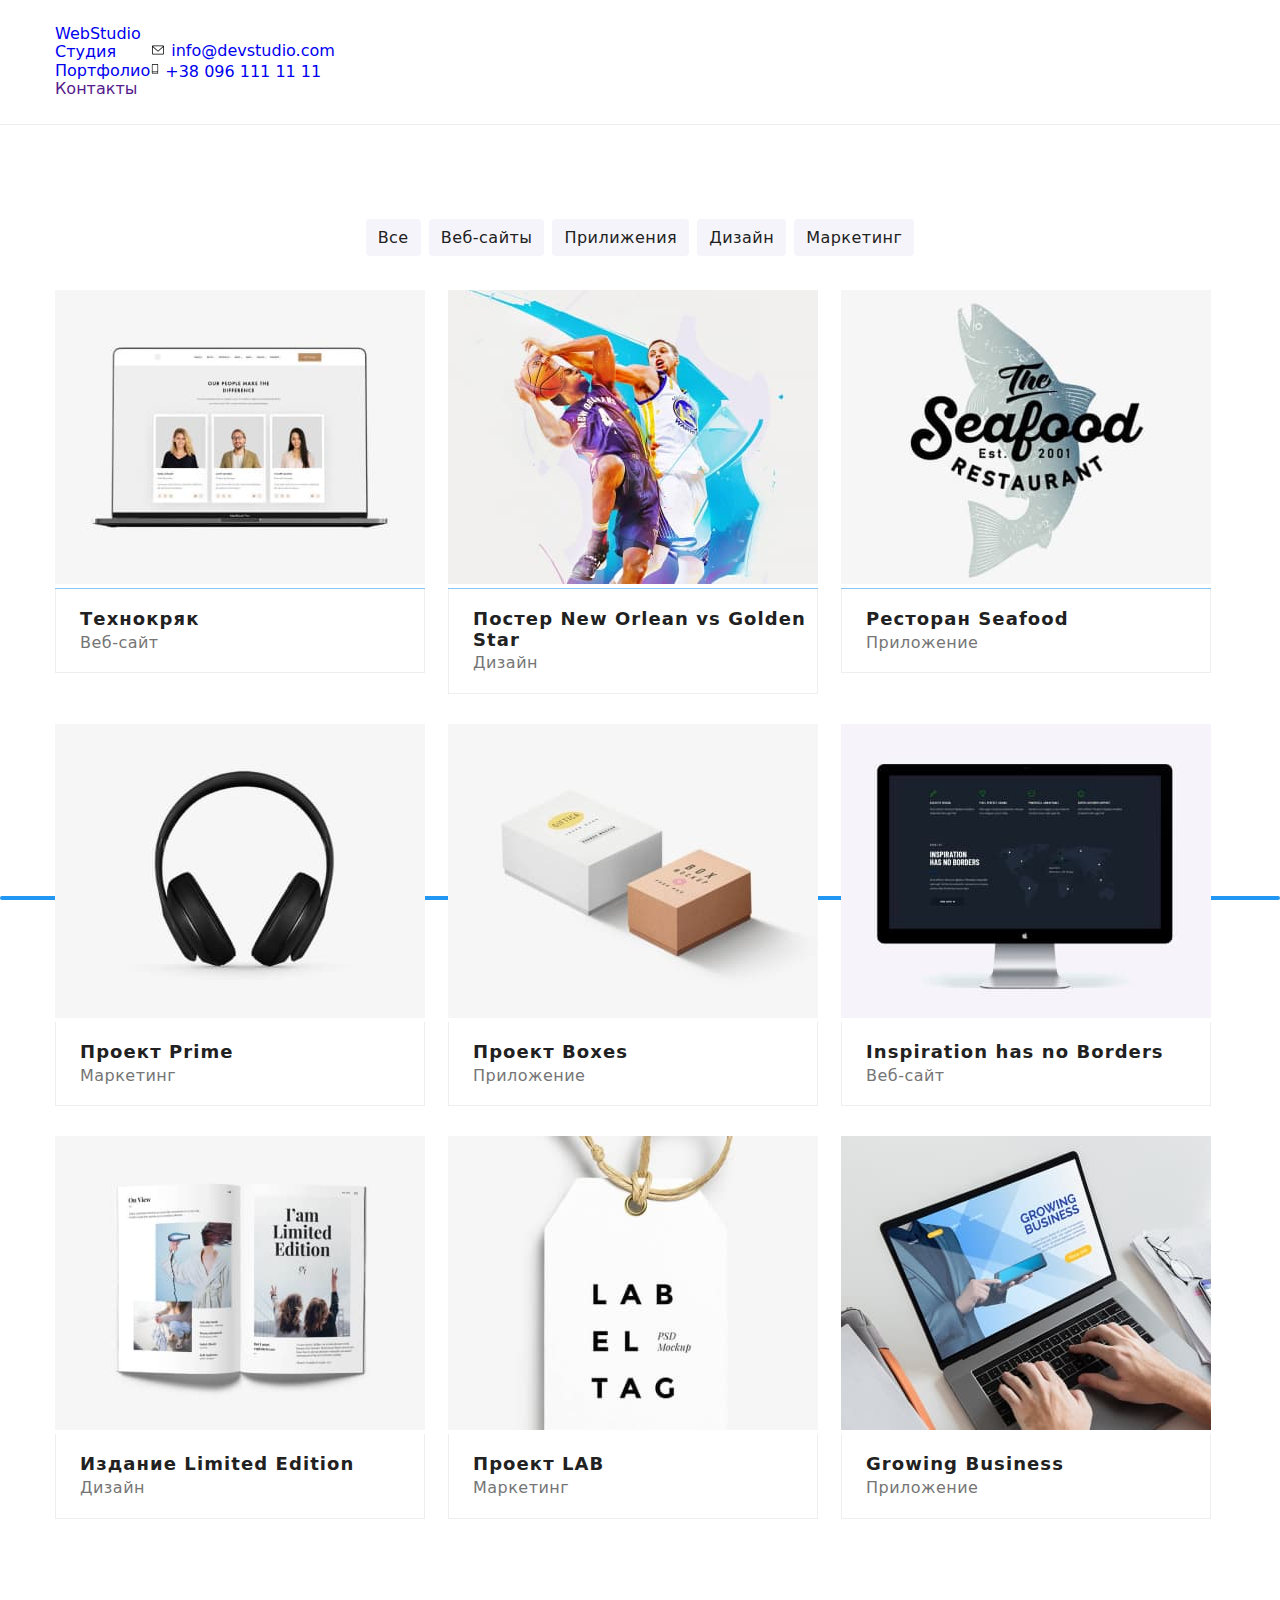
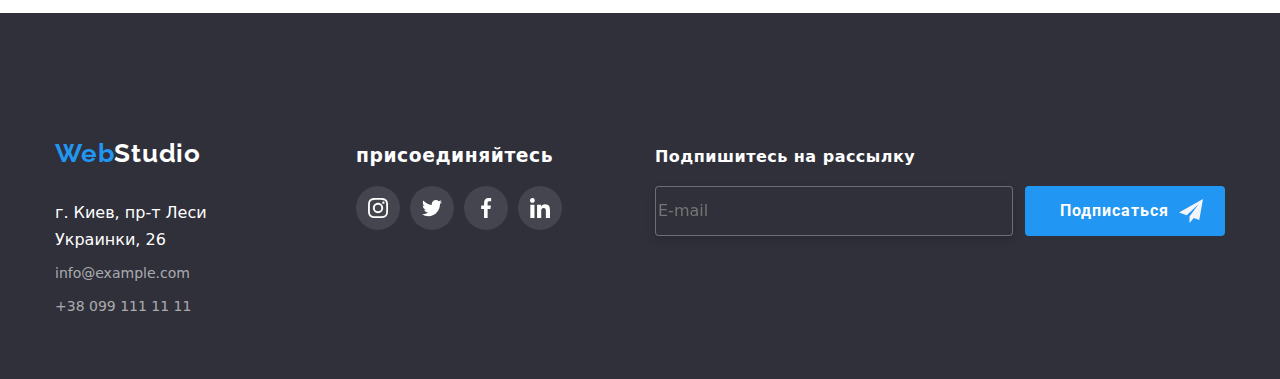
==== portfolio.html @ ba8bf6db "yo" ====
<!DOCTYPE html>
<html lang="en">
  <head>
    <meta charset="UTF-8" />
    <meta http-equiv="X-UA-Compatible" content="IE=edge" />
    <meta name="viewport" content="width=device-width, initial-scale=1.0" />
    <title>Document</title>
    <link rel="stylesheet" href="./css/style.css" />
    <link rel="stylesheet" href="./css/main.min.css" />
    <link
      href="https://fonts.googleapis.com/css2?family=Raleway:wght@700&family=Roboto:wght@400;500;700;900&display=swap"
      rel="stylesheet"
    />
    <link
      rel="stylesheet"
      href="https://cdnjs.cloudflare.com/ajax/libs/modern-normalize/1.1.0/modern-normalize.min.css"
    />
  </head>
  <body>
    <!--секция хедер-->
    <header class="header">
      <div class="container header-nav-list">
        <nav class="header__container">
          <a class="header__logo" href="./index.html"
            >Web<span class="logo__studio">Studio</span></a
          >

          <ul class="header__list list">
            <li class="nav__item">
              <a href="./index.html" class="header__item__studio "
                >Студия</a
              >
            </li>
            <li class="nav__item">
              <a
                href="./portfolio.html"
                class="header__item__portfolio current  neon"
                target="_blank"
                >Портфолио</a
              >
            </li>
            <li class="nav__item">
              <a href="" class="header__item__contacts">Контакты</a>
            </li>
          </ul>
        </nav>
        <ul class="header__nav list">
          <li class="mail__contacts link">
            <a class="header__mail" href="mailto:info@devstudio.com">
              <svg class="icon__mail" width="16px" height="12px">
                <use href="./images/icons.svg/symbol-defs.svg#mail" ></use>
              </svg>
              info@devstudio.com
            </a>
          </li>
          <li class="mail__contacts link">
            <a class="header__phone" href="tel:+380961111111">
              <svg class="icon__phone" width="10px" height="16px">
                <use href="./images/icons.svg/symbol-defs.svg#telefone"></use>
              </svg>
              +38 096 111 11 11</a
            >
          </li>
        </ul>
      </div>
    </header>
    <!--Секция -->
    <main>
      <section class="portfolio-container">
        <div class="container">
          <ul class="content-main">
            <li class="list">
              <button class="portfolio-btn" type="button">Все</button>
            </li>
            <li class="list">
              <button class="portfolio-btn" type="button">Веб-сайты</button>
            </li>
            <li class="list">
              <button class="portfolio-btn" type="button">Прилижения</button>
            </li>
            <li class="list">
              <button class="portfolio-btn" type="button">Дизайн</button>
            </li>
            <li class="list">
              <button class="portfolio-btn" type="button">Маркетинг</button>
            </li>
          </ul>

          <!--Уникальный контент-->

          <ul class="uniqum-content-block list">
            <li class="main-content list">
               <div class="product-overlay">
                    <a class="link-content" href="">
                      <img class="image" src="./images/image_1.jpg" alt="image_1" />             
                    <div class="product-actions">
                      <p class="content-text">Ресурс предлагает комплексные<br> предложения с разным уровнем функционала и сервисов. Все это<br> позволит посетителю получить<br>исчерпывающие сведения<br>о компании или частном лице.</p>
                    </div>
                </div>
                  <div class="paragraf-web">
                  <h3 class="paragraph">Технокряк</h3>
                  <p class="title">Веб-сайт</p>
                  </div>
                
              </a>
            </li>
            <li class="main-content list">
               <div class="product-overlay">
                    <a class="link-content" href="">
                      <img class="image" src="./images/image_2.jpg" alt="image_1" />             
                    <div class="product-actions">
                      <p class="content-text">Ресурс предлагает комплексные<br> предложения с разным уровнем функционала и сервисов. Все это<br> позволит посетителю получить<br>исчерпывающие сведения<br>о компании или частном лице.</p>
                    </div>
                </div>
                <div class="paragraf-web">
                <h3 class="paragraph">Постер New Orlean vs Golden Star</h3>
                <p class="title">Дизайн</p>
              </div>
              </a>
            </li>
            <li class="main-content list">
              <div class="product-overlay">
                    <a class="link-content" href="">
                      <img class="image" src="./images/image_3.jpg" alt="image_1" />             
                    <div class="product-actions">
                      <p class="content-text">Ресурс предлагает комплексные<br> предложения с разным уровнем функционала и сервисов. Все это<br> позволит посетителю получить<br>исчерпывающие сведения<br>о компании или частном лице.</p>
                    </div>
                </div>
                <div class="paragraf-web">
                <h3 class="paragraph">Ресторан Seafood</h3>
                <p class="title">Приложение</p>
              </div>
              </a>
            </li>
            <li class="main-content list">
              <div class="product-overlay">
                    <a class="link-content" href="">
                      <img class="image" src="./images/image_4.jpg" alt="image_1" />             
                    <div class="product-actions">
                      <p class="content-text">Ресурс предлагает комплексные<br> предложения с разным уровнем функционала и сервисов. Все это<br> позволит посетителю получить<br>исчерпывающие сведения<br>о компании или частном лице.</p>
                    </div>
                </div>
                 <div class="paragraf-web">
                <h3 class="paragraph">Проект Prime</h3>
                <p class="title">Маркетинг</p>
              </div>
              </a>
            </li>
            <li class="main-content list">
              <div class="product-overlay">
                    <a class="link-content" href="">
                      <img class="image" src="./images/image_5.jpg" alt="image_1" />             
                    <div class="product-actions">
                      <p class="content-text">Ресурс предлагает комплексные<br> предложения с разным уровнем функционала и сервисов. Все это<br> позволит посетителю получить<br>исчерпывающие сведения<br>о компании или частном лице.</p>
                    </div>
                </div>
                <div class="paragraf-web">
                <h3 class="paragraph">Проект Boxes</h3>
                <p class="title">Приложение</p>
              </div>
              </a>
            </li>
            <li class="main-content list">
               <div class="product-overlay">
                    <a class="link-content" href="">
                      <img class="image" src="./images/image_6.jpg" alt="image_1" />             
                    <div class="product-actions">
                      <p class="content-text">Ресурс предлагает комплексные<br> предложения с разным уровнем функционала и сервисов. Все это<br> позволит посетителю получить<br>исчерпывающие сведения<br>о компании или частном лице.</p>
                    </div>
                </div>
                <div class="paragraf-web">
                <h3 class="paragraph">Inspiration has no Borders</h3>
                <p class="title">Веб-сайт</p>
              </div>
              </a>
            </li>
            <li class="main-content list">
               <div class="product-overlay">
                    <a class="link-content" href="">
                      <img class="image" src="./images/image_7.jpg" alt="image_1" />             
                    <div class="product-actions">
                      <p class="content-text">Ресурс предлагает комплексные<br> предложения с разным уровнем функционала и сервисов. Все это<br> позволит посетителю получить<br>исчерпывающие сведения<br>о компании или частном лице.</p>
                    </div>
                </div>
                <div class="paragraf-web">
                <h3 class="paragraph">Издание Limited Edition</h3>
                <p class="title">Дизайн</p>
              </div>
              </a>
            </li>
            <li class="main-content list">
               <div class="product-overlay">
                    <a class="link-content" href="">
                      <img class="image" src="./images/image_8.jpg" alt="image_1" />             
                    <div class="product-actions">
                      <p class="content-text">Ресурс предлагает комплексные<br> предложения с разным уровнем функционала и сервисов. Все это<br> позволит посетителю получить<br>исчерпывающие сведения<br>о компании или частном лице.</p>
                    </div>
                </div>
                <div class="paragraf-web">
                <h3 class="paragraph">Проект LAB</h3>
                <p class="title">Маркетинг</p>
              </div>
              </a>
            </li>
            <li class="main-content list">
               <div class="product-overlay">
                    <a class="link-content" href="">
                      <img class="image" src="./images/image_9.jpg" alt="image_1" />             
                    <div class="product-actions">
                      <p class="content-text">Ресурс предлагает комплексные<br> предложения с разным уровнем функционала и сервисов. Все это<br> позволит посетителю получить<br>исчерпывающие сведения<br>о компании или частном лице.</p>
                    </div>
                </div>
                <div class="paragraf-web">
                <h3 class="paragraph">Growing Business</h3>
                <p class="title">Приложение</p>
              </div>
              </a>
            </li>
          </ul>
        </div>
      </section>
    </main>
    <!-- Секция контакты -->

    <footer class="footer-container">
      <div class="container adress-footer">
        <div class="conteyner-footer">
        <a class="footer-logo" href="./index.html"
          >Web<span class="logo-studio-footer">Studio</span></a>
        <address class="address">г. Киев, пр-т Леси Украинки, 26</address>
        <ul class="footer-list list">
          <li class="footer-adress">
            <a class="footer-item" href="mailto:info@example.com"
              >info@example.com</a
            >
          </li>
          <li class="footer-list list">
            <a class="footer-item" href="tel:+380991111111"
              >+38 099 111 11 11</a
            >
          </li>
        </ul>
      </div>
       <div class="sety-come">
          <h3 class="commen">присоединяйтесь</h3>
          <ul class="sety">
          <li class="sety-social"><a class="social-all" href=""aria-label="instogram">
            <svg class="svg-icon-come"><use href="./images/icons.svg/symbol-defs.svg#instagram-logo"></svg></a></li>
          <li class="sety-social"><a class="social-all" href=""aria-label="twitter">
            <svg class="svg-icon-come"><use href="./images/icons.svg/symbol-defs.svg#twitter-logo"></svg></a></li>
          <li class="sety-social"><a class="social-all" href=""aria-label="facebook">
            <svg class="svg-icon-come"><use href="./images/icons.svg/symbol-defs.svg#facebook-logo"></svg></a></li>
          <li class="sety-social"><a class="social-all" href=""aria-label="IN">
            <svg class="svg-icon-come"><use href="./images/icons.svg/symbol-defs.svg#linkedin-logo"></svg></a></li>
        </ul>
        </div>
        <form action=""class="form-masenger">
          <label class="masenger" for="">Подпишитесь на рассылку
            <input class="input-masenger"  placeholder="E-mail" type="text">
          </label>
          <button class="masenger-send"><span class="masenger-send-go">Подписаться</span> <svg class="send-icon"><use href="./images/icons.svg/modal.svg#icon-send-1"></use></svg></button>
          </form>
      </div>
    </footer>
  </body>
</html>
---- css/style.css ----
/*font-family: 'Raleway', sans-serif;
font-family: 'Roboto', sans-serif;
*/
html {
  box-sizing: border-box;
}
*,
*::before,
*::after {
  box-sizing: inherit;
}
body {
  font-family: Roboto, sans-serif;
}
:root {
  --main-font: Roboto;
  --accent-color: var(--#2196F3);
  --transition-timing: 250ms;
  --transition-function: cubic-bezier(0.4, 0, 0.2, 1);
}
.list {
  list-style: none;
}
.link {
  text-decoration: none;
}
a {
  text-decoration: none;
}
button {
  cursor: pointer;
}
ul {
  padding: 0;
  margin: 0px;
}
h1,
h2,
h3,
h4,
h5,
h6,
p {
  margin-top: 0;
  margin-bottom: 0;
}
textarea {
  resize: none;
}
.header {
  border-bottom: 1px solid #eeeeee;
  padding-bottom: 25px;
  padding-top: 25px;
}
.container {
  width: 1200px;
  padding-left: 15px;
  padding-right: 15px;
  margin-right: auto;
  margin-left: auto;
}
.header-container {
  display: flex;
  align-items: center;
}
.header-nav-list {
  display: flex;
  align-items: center;
}
/* WebStudio */

.header-logo {
  font-family: Raleway;
  font-style: normal;
  font-weight: bold;
  font-size: 26px;
  line-height: 1.2;
  margin-right: 93px;
  letter-spacing: 0.03em;

  color: #2196f3;
}
/* WebStudio */
.logo-studio {
  font-family: Raleway;
  font-style: normal;
  font-weight: bold;
  font-size: 26px;
  line-height: 1.2;
  letter-spacing: 0.03em;

  color: #000000;
}
/* Студия */

.header-list {
  display: flex;
  margin: 0px;
}

.header-item-studio {
  font-weight: 500;
  padding-top: 32px;
  padding-bottom: 32px;
  line-height: 1.14;
  letter-spacing: 0.02em;
  color: #212121;
  position: relative;
  transition: color var(--transition-timing) var(--transition-function);
}
.neon::after {
  content: "";
  position: absolute;
  background-color: #2196f3;
  border-radius: 2px;
  left: 0;
  bottom: 0;
  display: block;
  width: 100%;
  height: 4px;
}
.header-list .nav-item .current {
  color: #2196f3;
}
/* Студия */
.header-item-studio:hover,
.header-item-studio:focus {
  font-weight: 500;
  line-height: 1.14;
  letter-spacing: 0.02em;
  color: #2196f3;
}

/* Портфолио */
.header-item-portfolio {
  font-weight: 500;
  padding-top: 32px;
  padding-bottom: 32px;
  letter-spacing: 0.02em;
  position: relative;
  color: #212121;
  transition: color var(--transition-timing) var(--transition-function);
}

/* Портфолио */
.header-item-portfolio:hover,
.header-item-portfolio:focus {
  font-weight: 500;

  letter-spacing: 0.02em;
  color: #2196f3;
}
/* Контакты */
.nav-item:not(:last-child) {
  margin-right: 50px;
}
.header-item-contacts {
  font-weight: 500;
  padding-top: 32px;
  padding-bottom: 32px;
  line-height: 1.14;
  letter-spacing: 0.02em;
  transition: color var(--transition-timing) var(--transition-function);
  color: #212121;
}

/* Контакты */
.header-item-contacts:hover,
.header-item-contacts:focus {
  font-weight: 500;
  line-height: 1.14;
  letter-spacing: 0.02em;

  color: #2196f3;
}
.mail-contacts:hover {
  color: #2196f3;
}
.header-nav {
  display: flex;
  margin-top: 0px;
  margin-bottom: 0px;
  margin-left: auto;
}
/* info@devstudio.com */
.mail-contacts:not(:last-child) {
  margin-right: 50px;
}

.header-mail {
  display: flex;
  align-items: center;
  font-weight: 500;
  letter-spacing: 0.02em;
  font-size: 14px;
  line-height: 1.14;
  color: #757575;
  transition: color var(--transition-timing) var(--transition-function);
}
.icon-mail {
  fill: #757575;
  margin-right: 10px;
  height: 16px;
}
.header-mail:hover .icon-mail,
.header-mail:focus .icon-mail,
.header-phone:hover .icon-phone,
.header-phone:focus .icon-phone {
  fill: #2196f3;
}

/* info@devstudio.com */
.header-mail:hover,
.header-mail:focus,
.header-phone:hover,
.header-phone:focus {
  color: #2196f3;
}
/* +38 096 111 11 11 */

.header-phone {
  display: block;
  display: flex;
  align-items: center;
  font-weight: 500;
  font-size: 14px;
  line-height: 1.14;
  letter-spacing: 0.02em;
  color: #757575;
  align-items: center;
  transition: color var(--transition-timing) var(--transition-function);
}
/* +38 096 111 11 11 */

.icon-phone {
  fill: #757575;
  margin-right: 10px;
  width: 16px;
}

/* Bg */
.hero {
  padding-top: 94px;
  padding-bottom: 94px;
}
.hero-list {
  display: flex;
}
.hero-item {
  width: 270px;
}

.hero-item:not(:last-child) {
  margin-right: 30px;
}

.unique-content {
  margin: 0 auto;
  padding-top: 200px;
  padding-bottom: 200px;
  text-align: center;
  max-width: 1600px;
  background-color: #2f303a;
  background-image: linear-gradient(
      to right,
      rgba(47, 48, 58, 0.4),
      rgba(47, 48, 58, 0.4)
    ),
    url(../images/foto.jpg);
  background-repeat: no-repeat;
  background-position: center;
  background-size: cover;
  outline: 1px solid black;
  box-shadow: 0px 4px 4px rgba(0, 0, 0, 0.25), 0px 4px 4px rgba(0, 0, 0, 0.25);
}
/* Эффективные решения для вашегоt бизнеса */
.main-logo {
  font-family: Roboto;
  text-align: center;
  letter-spacing: 0.06em;
  text-transform: uppercase;
  font-size: 44px;
  color: #ffffff;
}

/* bg кнопка */
.btn {
  display: flexbox;
  margin: 30px 700px 200px 700px;
}
.main-button {
  margin-top: 30px;
  padding: 10px 32px;
  min-width: 13px;
  color: #ffffff;
  background-color: #2196f3;
  font-size: 16px;
  font-weight: bold;
  cursor: pointer;
  line-height: 1.87;
  align-items: center;
  letter-spacing: 0.06em;
  border-radius: 4px;
  border: 0;
  font-family: Roboto;
}
.main-button:hover,
.main-button:focus {
  font-family: Roboto;
  line-height: 1.87;
  align-items: center;
  letter-spacing: 0.06em;
  border-radius: 4px;
  border: 0;
}
.backdrop {
  position: fixed;
  top: 0;
  left: 0;
  width: 100%;
  height: 100%;
  background-color: rgba(0, 0, 0, 0.2);
  transition: opacity 250ms cubic-bezier(0.4, 0, 0.2, 1),
    transform 250ms cubic-bezier(0.4, 0, 0.2, 1);
}
.backdrop.is-hidden {
  position: fixed;
  top: 0;
  left: 0;
  width: 100%;
  height: 100%;
  background-color: rgba(0, 0, 0, 0.2);
  opacity: 0;
  transition: opacity 250ms cubic-bezier(0.4, 0, 0.2, 1),
    transform 250ms cubic-bezier(0.4, 0, 0.2, 1);
  pointer-events: none;
}
.modal {
  position: absolute;
  top: 50%;
  left: 50%;
  transform: translate(-50%, -50%);
  min-width: 528px;
  min-height: 581px;
  background-color: #ffffff;
  box-shadow: 0px 1px 3px rgb(0 0 0 / 12%), 0px 1px 1px rgb(0 0 0 / 14%),
    0px 2px 1px rgb(0 0 0 / 20%);
  border-radius: 4px;
}
.close {
  width: 11px;
  height: 11px;
}
.close-btn {
  position: absolute;
  right: 8px;
  top: 8px;
  width: 30px;
  height: 30px;
  border-radius: 50%;
  border: 1px solid rgba(0, 0, 0, 0.1);
  box-sizing: border-box;
  background-color: #ffffff;
  cursor: pointer;
  transition: fill var(--transition-timing) var(--transition-function);
}
.close-btn:hover,
.close-btn:focus {
  fill: #2196f3;
}
.form-js {
  width: 448px;
  margin-left: auto;
  margin-right: auto;
  margin-top: 12px;
}
.modal-title {
  font-family: Roboto;
  font-weight: 700;
  font-size: 20px;
  letter-spacing: 0.03em;
  margin-top: 37px;
}
.modal-js {
  display: flex;
  position: relative;
  flex-direction: column;
  margin-bottom: 10px;
  transition: 250ms cubic-bezier(0.4, 0, 0.2, 1);
}
.modal-js label {
  margin-bottom: 4px;
  letter-spacing: 0.01em;
  color: #757575;
  margin-left: 0px;
  text-align: left;
}
.modal-js input[type="checkbox"] {
  width: 40px;
}
.modal-link {
  line-height: 1.16;
  letter-spacing: 0.03em;
  color: #2196f3;
  margin-left: 5px;
  text-decoration: underline;
  text-underline-position: under;
}

.input-box {
  width: 448px;
  height: 40px;
  border: 1px solid rgba(33, 33, 33, 0.2);
  border-radius: 4px;
  transition: border-color var(--transition-timing) var(--transition-function);
  padding-left: 42px;
}

.input-box-coment {
  height: 120px;
  border: 1px solid rgba(33, 33, 33, 0.2);
  border-radius: 4px;
  padding-top: 12px;
  padding-bottom: 12px;
  padding-left: 16px;
  padding-right: 16px;
  transition: border-color var(--transition-timing) var(--transition-function);
}
.input-box:hover,
.input-box:focus {
  border-color: #2196f3;
}
.modal-js:hover,
.modal-js:focus,
.input-box-coment:focus,
.input-box:focus {
  color: #2196f3;
  outline-color: #2196f3;
  border: none;
}
.input-box-coment:hover {
  border-color: #2196f3;
}

/* CHECKBOX */
.checkbox__label {
  display: flex;
  align-items: center;
  justify-content: center;
}
.checkbox__label:focus {
  border-color: #2196f3;
}

.custom-checkbox-icon {
  width: 10px;
  height: 10px;
  opacity: 0;
  fill: #eeeeee;
  transition: opacity 300ms ease-in;
}

.checkbox__input:checked + .custom-checkbox .custom-checkbox-icon {
  opacity: 1;
  outline: 2px solid #2196f3;
  background-color: #2196f3;
  border-radius: 1.5px;
}

.checkbox__input:checked + .custom-checkbox {
  background-color: #2196f3;
}

.custom-checkbox:hover {
  border-color: #2196f3;
}

.custom-checkbox {
  width: 14px;
  display: flex;
  margin-right: 7px;
  align-items: center;
  justify-content: center;
  border: 1.5px solid #212121;
  border-radius: 2px;
}

.visualitty-hidden {
  position: absolute;
  white-space: nowrap;
  width: 1px;
  height: 1px;
  overflow: hidden;
  border: 0;
  padding: 0;
  clip: rect(0 0 0 0);
  clip-path: inset(50%);
  margin: -1px;
}
.text-modal {
  font-size: 14px;
}
.send {
  width: 200px;
  height: 50px;
  min-width: 13px;
  color: #ffffff;
  background-color: #2196f3;
  font-size: 16px;
  font-weight: bold;
  cursor: pointer;
  line-height: 1.87;
  align-items: center;
  letter-spacing: 0.06em;
  border-radius: 4px;
  border: 0;
  font-family: Roboto;
}
.modal-icon {
  position: absolute;
  top: 50%;
  left: 15px;
  display: inline-block;
  width: 18px;
  height: 18px;
  transition: fill var(--transition-timing) var(--transition-function);
  fill: currentColor;
}

/* Внимание к деталям */
.hero-title {
  font-size: 14px;
  line-height: 1.15;
  letter-spacing: 0.03em;
  text-transform: uppercase;
  margin-bottom: 10px;

  color: #212121;
}
.herdalo-item-logo {
  height: 120px;
  border-radius: 4px;
  margin-bottom: 30px;
  display: flex;
  justify-content: center;
  align-items: center;
  background-color: #f5f4fa;
}
.item-logo-svg {
  width: 70px;
  height: 70px;
}
/* Идейные соображения, а также начало повседневной работы по формированию позиции. */
.upper-title {
  font-size: 14px;
  line-height: 1.7;
  letter-spacing: 0.03em;

  color: #757575;
}
/* Чем мы занимаемся */
.study {
  padding-bottom: 94px;
}

.study-title {
  margin-bottom: 50px;
  font-size: 36px;
  line-height: 42px;
  text-align: center;
  letter-spacing: 0.03em;

  color: #212121;
}

.study-list {
  display: flex;
}
.picture-item:not(:last-child) {
  margin-right: 30px;
}
/* img */
.study-item-image {
  width: 370px;
}
.box-1 {
  background: rgba(47, 48, 58, 0.8);
  content: "";
  width: 370px;
  height: 70px;
  display: flex;
  transform: translateY(-72px);

  align-items: center;
}
.tittle-work {
  color: #ffffff;
  font-family: "Roboto";
  font-style: normal;
  font-weight: 500;
  font-size: 14px;
  line-height: 16px;
  text-align: center;
  letter-spacing: 0.03em;
  text-transform: uppercase;
  margin-left: 83px;
}

/* Section bg */
.about {
  text-align: center;
  padding-bottom: 94px;
  padding-top: 94px;
  padding-bottom: 94px;
  max-width: 1600px;
  margin: 0 auto;

  background: #f5f4fa;
}
.about-list {
  display: flex;
}
/* Наша команда */
.about-text {
  color: #212121;
  font-weight: bold;
  font-size: 36px;
  margin-bottom: 50px;
  text-align: center;
}
.about-item {
  text-align: center;
  margin-right: 30px;
  border-radius: 0px 0px 4px 4px;
  box-shadow: 0px 1px 3px rgb(0 0 0 / 12%), 0px 1px 1px rgb(0 0 0 / 14%),
    0px 2px 1px rgb(0 0 0 / 20%);
  background: #ffffff;
}
.about-imag1 {
  width: 270px;
}

.about-product {
  padding-top: 30px;
  padding-bottom: 30px;
}
/* Соц сети*/
.soc-sety {
  list-style-type: none;
  display: flex;
  padding-left: 0;
  justify-content: center;
  margin-top: 16px;
}

.team-icon:not(:last-child) {
  margin-right: 10px;
}
.team-icon {
  width: 44px;
  height: 44px;
}
.team-link-icon {
  display: flex;
  width: 100%;
  height: 100%;
  justify-content: center;
  align-items: center;
  color: #afb1b8;
  border-radius: 50%;
  transition: color var(--transition-timing) var(--transition-function),
    background-color var(--transition-timing) var(--transition-function);
}

.team-link-icon:hover,
.team-link-icon:focus {
  background-color: #2196f3;
  color: #fff;
}
.svg-icon {
  fill: currentColor;
  width: 20px;
  height: 20px;
}
.svg-icon:hover,
.svg-icon:focus {
  fill: #ffffff;
  height: 100%;
}

/* img1 */
.about-title-igor {
  font-weight: 500;
  font-size: 16px;
  color: #212121;
  margin-bottom: 10px;
}
/* Product Designer */
.about-upper-product {
  font-weight: normal;
  font-size: 16px;
  line-height: 19px;
  color: #757575;
}
/* img2 */
.about-item-block {
  box-shadow: 0px 1px 3px rgb(0 0 0 / 12%), 0px 1px 1px rgb(0 0 0 / 14%),
    0px 2px 1px rgb(0 0 0 / 20%);
  border-radius: 0px 0px 4px 4px;
}
.about-item:not(:last-child) {
  margin-right: 30px;
}
.about-imag2 {
  width: 270px;
}
.about-title-olga {
  font-weight: 500;
  font-size: 16px;
  line-height: 19px;
  margin-bottom: 10px;
  color: #212121;
}
.about-upper-fronted {
  font-weight: normal;
  font-size: 16px;
  line-height: 19px;
  color: #757575;
}
/* img3 */
.about-item-box {
  margin-right: 30px;
  box-shadow: 0px 1px 3px rgb(0 0 0 / 12%), 0px 1px 1px rgb(0 0 0 / 14%),
    0px 2px 1px rgb(0 0 0 / 20%);
  border-radius: 0px 0px 4px 4px;
}
.about-imag3 {
  width: 270px;
}
.about-title-nicolay {
  font-weight: 500;
  font-size: 16px;
  line-height: 19px;
  margin-bottom: 10px;
  color: #212121;
}
.about-upper-marketing {
  font-weight: normal;
  font-size: 16px;
  line-height: 19px;
  color: #757575;
}
/* img4 */
.about-item {
  margin-right: 30px;
  box-shadow: 0px 1px 3px rgb(0 0 0 / 12%), 0px 1px 1px rgb(0 0 0 / 14%),
    0px 2px 1px rgb(0 0 0 / 20%);
  border-radius: 0px 0px 4px 4px;
}
.about-imag4 {
  width: 270px;
}
.about-title-mihail {
  font-weight: 500;
  font-size: 16px;
  line-height: 19px;
  margin-bottom: 10px;
  color: #212121;
}
.about-upper {
  font-weight: normal;
  font-size: 16px;
  line-height: 19px;
  color: #757575;
}

/*< !-- Секция наши клиенты -->*/
.clients {
  padding-top: 94px;
  padding-bottom: 94px;
}

.most-client {
  font-size: 36px;
  text-align: center;
  margin-top: 78px;
  margin-bottom: 50px;
}
.all-client {
  display: inline;
  list-style-type: none;
}
.all-client {
  display: flex;
}
.client:not(:last-child) {
  margin-right: 30px;
}
.client {
  display: flex;
  justify-content: center;
  align-items: center;
  width: 170px;
  height: 92px;
  border: 1px solid #afb1b8;
  box-sizing: border-box;
  border-radius: 4px;
  cursor: pointer;
  transition: border-color var(--transition-timing) var(--transition-function);
}
.client:hover,
.client:focus {
  border-color: #2196f3;
}
.client-icon {
  width: 100%;
  height: 100%;
  fill: #afb1b8;
  transition: fill var(--transition-timing) var(--transition-function);
}

.client-link {
  display: flex;
  justify-content: center;
  align-items: center;
  box-sizing: border-box;
  width: 100%;
  height: 100%;
  color: currentColor;
  cursor: pointer;
}
.client-link:hover .client-icon,
.client-link:focus .client-icon {
  fill: #2196f3;
}

/* Footer bg*/
.adress-footer {
  display: flex;
  align-items: baseline;
}

.footer-container {
  background: #2f303a;
  padding-top: 60px;
  padding-bottom: 60px;
}

.logo-footer {
  padding-top: 60px;
  padding-left: 215px;
}
.adress {
  font-size: 14px;
}
.footer-logo {
  font-family: Raleway;
  font-weight: bold;
  font-size: 26px;
  line-height: 31px;
  letter-spacing: 0.03em;
  color: #2196f3;
  margin-bottom: 30px;
  display: block;
}
.address {
  text-decoration: none;
  cursor: default;
  line-height: 1.71;
  font-style: normal;

  display: block;
  color: #ffffff;
  margin-bottom: 9px;
}
.footer-item {
  text-decoration: none;
  cursor: default;
  line-height: 1.71;
  font-style: normal;
  display: block;
  font-size: 14px;
  color: rgba(255, 255, 255, 0.6);
}
.logo-studio-footer {
  color: #ffffff;
}
.footer-adress:not(:last-child) {
  margin-bottom: 9px;
}
/*---Социальные Сети*/
.sety-come {
  width: 206px;
  height: 80px;
  margin-left: 70px;
  margin-top: 72px;
}
.commen {
  font-weight: 700;
  letter-spacing: 0.03em;
  color: #ffffff;
  margin-top: 0;
}
.sety {
  display: flex;
  list-style-type: none;
  margin-top: 20px;
}
.sety-social:not(:last-child) {
  margin-right: 10px;
}
.sety-social {
  width: 44px;
  height: 44px;
  background: rgba(255, 255, 255, 0.1);
  border-radius: 50%;
}
.svg-icon-come {
  width: 20px;
  height: 20px;
}
.social-all:hover,
.social-all:focus {
  border-radius: 50%;
  background: #2196f3;
}
.social-all {
  display: flex;
  justify-content: center;
  height: 44px;
  width: 44px;
  align-items: center;
  transition: background var(--transition-timing) var(--transition-function);
  border-radius: 50%;
}
.form-masenger {
  display: flex;
  margin-left: 93px;
}
.masenger {
  font-weight: 700;
  letter-spacing: 0.03em;
  color: #ffffff;
}
.input-masenger {
  display: flex;
  border: 1px solid rgba(255, 255, 255, 0.3);
  filter: drop-shadow(0px 4px 4px rgba(0, 0, 0, 0.15));
  border-radius: 4px;
  background-color: #2f303a;
  width: 358px;
  height: 50px;
  margin-top: 20px;
  color: white;
}
.masenger-send {
  display: flex;
  width: 200px;

  background-color: rgb(33, 150, 243);

  font-weight: bold;
  cursor: pointer;
  line-height: 1.87;
  align-items: center;
  text-align: center;
  letter-spacing: 0.06em;
  border-radius: 4px;
  border: 0px;
  font-family: Roboto;
  margin-left: 12px;
  margin-top: 38px;
}

.send-maseng {
  color: #fff;
}
.send-icon {
  width: 24px;
  height: 24px;

  fill: #f5f4fa;
  margin-left: 10px;
  align-items: center;
}
.masenger-send-go {
  margin-left: 29px;
  color: rgb(255, 255, 255);
}
/*----ПОРТФОЛИО----*/
/*секция хедер*/

/* КНОПКИ*/

.list:not(:last-child) {
  margin-right: 8px;
}
.portfolio-btn {
  align-items: center;
  font-weight: bold;
  font-family: inherit;
  text-align: center;
  padding: 6px 12px;
  font-weight: 500;
  font-size: 16px;
  line-height: 1.62;
  letter-spacing: 0.03em;
  border: 0;
  background-color: #f5f4fa;
  border-radius: 4px;
  transition: backround var(--transition-function), var(--transition-timing);
  color: #212121;
}
.portfolio-btn:hover,
.portfolio-btn:focus {
  background: #2196f3;
  box-shadow: 0px 3px 1px rgba(0, 0, 0, 0.1), 0px 1px 2px rgba(0, 0, 0, 0.08),
    0px 2px 2px rgba(0, 0, 0, 0.12);
  border-radius: 4px;

  color: #ffffff;
}
.container-block {
  display: flex;
}
.link-content {
  display: block;
}
.main-content:hover,
.main-content:focus {
  box-shadow: 0px 1px 1px rgba(0, 0, 0, 0.12), 0px 4px 4px rgba(0, 0, 0, 0.06),
    1px 4px 6px rgba(0, 0, 0, 0.16);
  transition: backround var(--transition-function), var(--transition-timing);
}
.uniqum-content-block {
  display: flex;
  flex-wrap: wrap;
  margin: -15px;
}
.main-content {
  margin: 15px;

  box-sizing: border-box;
  width: 370px;
  background: #ffffff;
}
.main-content:hover,
.main-content:focus {
  cursor: pointer;
}
.image {
  width: 370px;
}
.paragraph {
  font-weight: bold;
  font-size: 18px;
  letter-spacing: 0.06em;
  color: #212121;
}
.title {
  font-size: 16px;
  letter-spacing: 0.03em;
  color: #757575;
  margin-top: 4px;
}

.content-main {
  display: flex;
  justify-content: center;
  margin-bottom: 34px;
}
.portfolio-container {
  padding-top: 94px;
  padding-bottom: 94px;
}
.paragraf-web {
  padding-top: 20px;
  padding-bottom: 20px;
  padding-left: 24px;
  border-left: 1px solid #eeeeee;
  border-right: 1px solid #eeeeee;
  border-bottom: 1px solid #eeeeee;
}
.Star {
  white-space: nowrap;
}
.product-overlay {
  position: relative;
  overflow: hidden;
}
.product-actions {
  position: absolute;
  top: 0;
  left: 0;
  width: 100%;
  height: 100%;
  background-color: rgba(33, 150, 243, 0.9);
  transform: translateY(100%);
  transition: transform 250ms cubic-bezier(0.4, 0, 0.2, 1);
}
.main-content:hover .product-actions,
.main-content:focus .product-actions {
  transform: translateY(0%);
}
.content-text {
  top: 0;
  left: 0;
  font-family: Roboto;
  font-style: normal;
  letter-spacing: 0.03em;
  font-weight: 400;
  color: #ffffff;
  text-align: center;
  font-size: 18px;
  line-height: 28px;
  width: 100%;
  height: 100%;
  padding-top: 63px;
  padding-left: 24px;
  padding-right: 24px;
  padding-bottom: 63px;
  position: absolute;
}
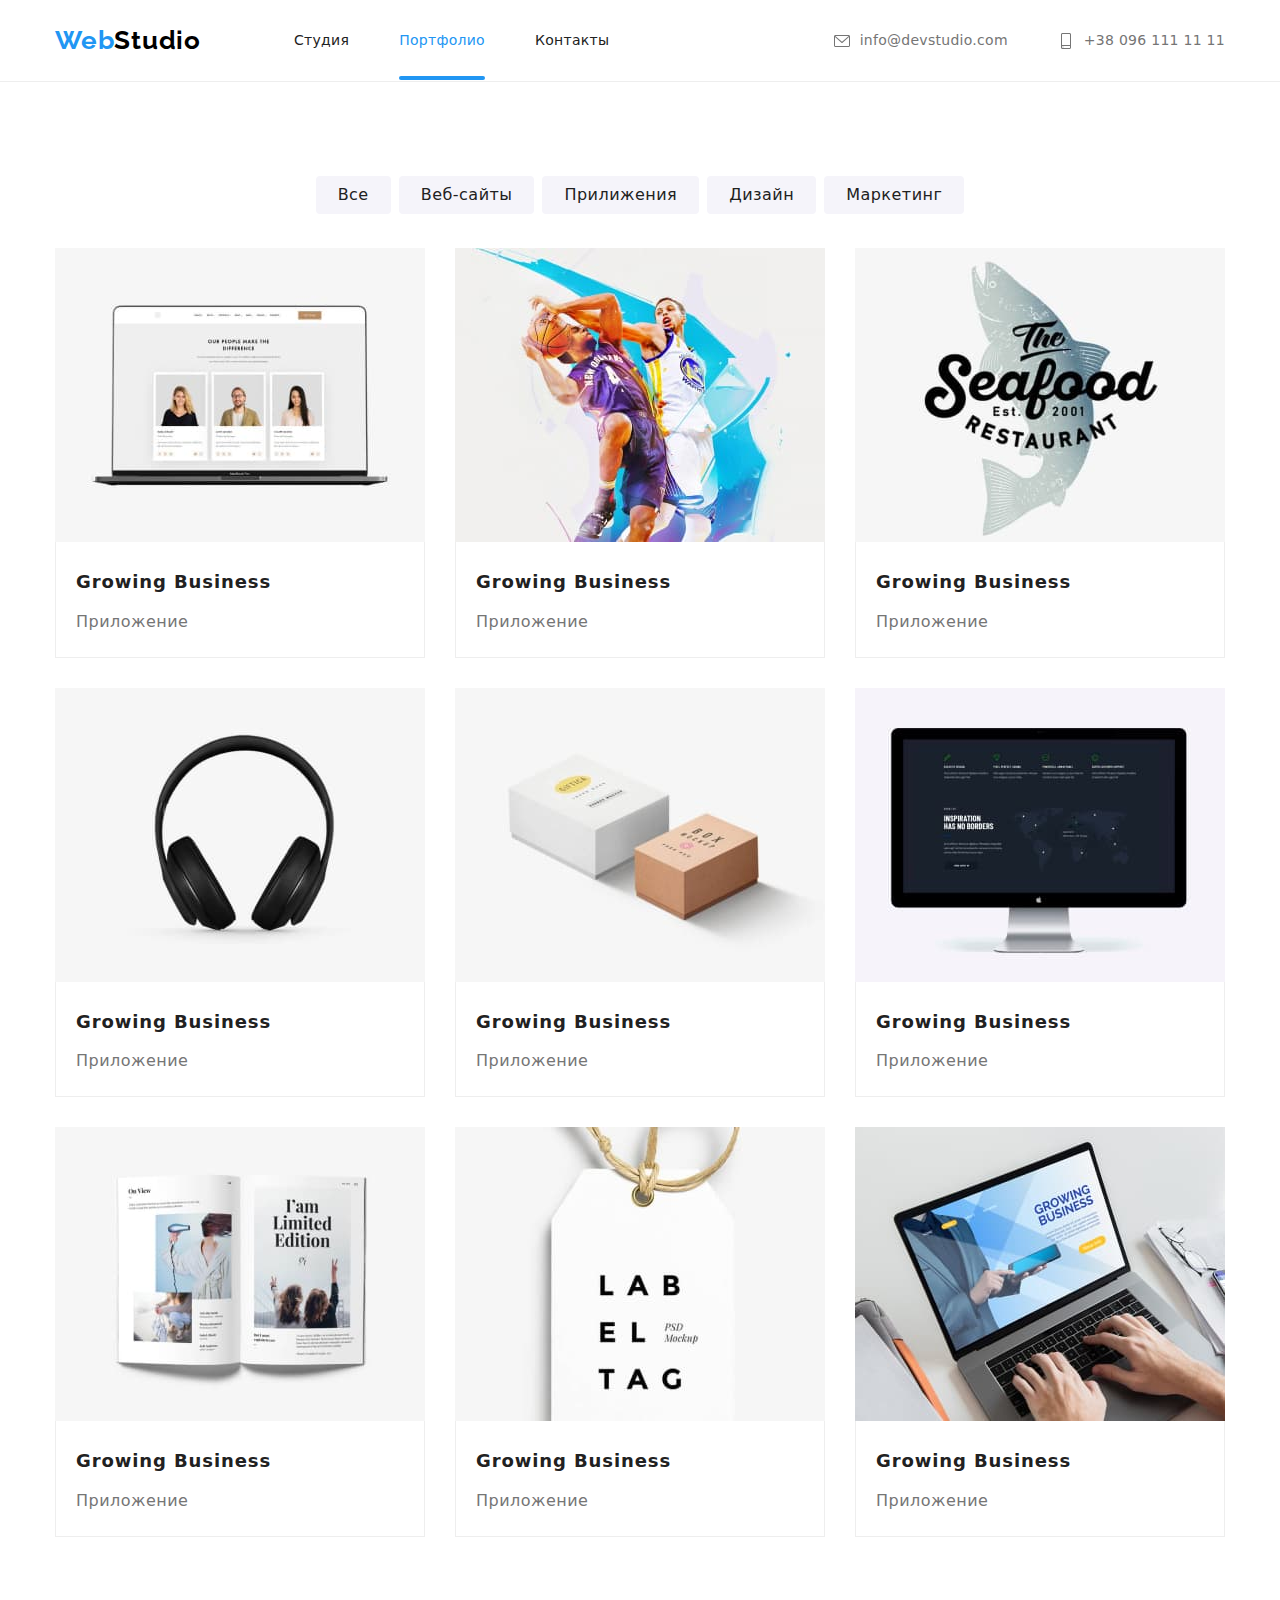
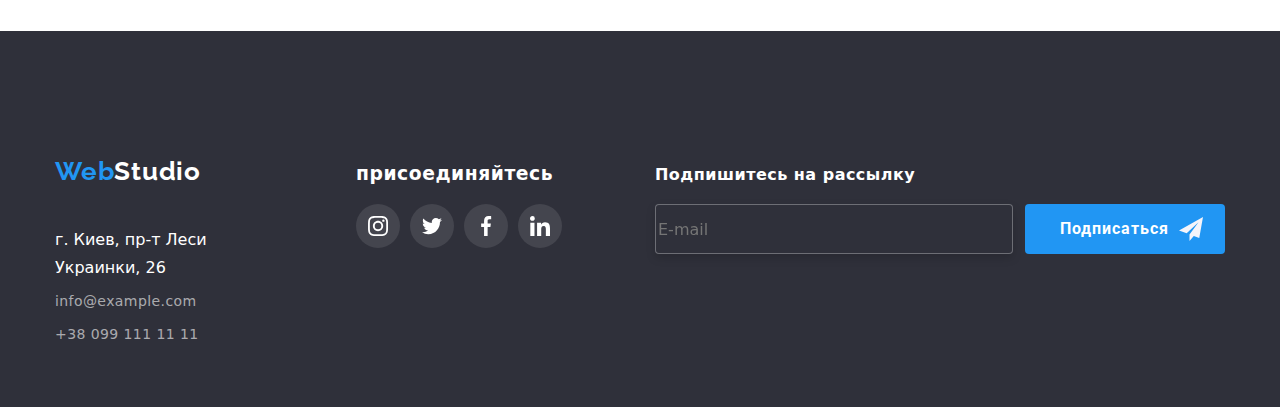
==== commit 31ebf821: "ok" ====
--- a/portfolio.html
+++ b/portfolio.html
@@ -6,7 +6,6 @@
     <meta name="viewport" content="width=device-width, initial-scale=1.0" />
     <title>Document</title>
     <link rel="stylesheet" href="./css/style.css" />
-    <link rel="stylesheet" href="./css/main.min.css" />
     <link
       href="https://fonts.googleapis.com/css2?family=Raleway:wght@700&family=Roboto:wght@400;500;700;900&display=swap"
       rel="stylesheet"
@@ -20,42 +19,42 @@
     <!--секция хедер-->
     <header class="header">
       <div class="container header-nav-list">
-        <nav class="header__container">
-          <a class="header__logo" href="./index.html"
-            >Web<span class="logo__studio">Studio</span></a
+        <nav class="header-container">
+          <a class="header-logo" href="./index.html"
+            >Web<span class="logo-studio">Studio</span></a
           >
 
-          <ul class="header__list list">
-            <li class="nav__item">
-              <a href="./index.html" class="header__item__studio "
+          <ul class="header-list list">
+            <li class="nav-item">
+              <a href="./index.html" class="header-item-studio "
                 >Студия</a
               >
             </li>
-            <li class="nav__item">
+            <li class="nav-item">
               <a
                 href="./portfolio.html"
-                class="header__item__portfolio current  neon"
+                class="header-item-portfolio current  neon"
                 target="_blank"
                 >Портфолио</a
               >
             </li>
-            <li class="nav__item">
-              <a href="" class="header__item__contacts">Контакты</a>
+            <li class="nav-item">
+              <a href="" class="header-item-contacts">Контакты</a>
             </li>
           </ul>
         </nav>
-        <ul class="header__nav list">
-          <li class="mail__contacts link">
-            <a class="header__mail" href="mailto:info@devstudio.com">
-              <svg class="icon__mail" width="16px" height="12px">
+        <ul class="header-nav list">
+          <li class="mail-contacts link">
+            <a class="header-mail" href="mailto:info@devstudio.com">
+              <svg class="icon-mail" width="16px" height="12px">
                 <use href="./images/icons.svg/symbol-defs.svg#mail" ></use>
               </svg>
               info@devstudio.com
             </a>
           </li>
-          <li class="mail__contacts link">
-            <a class="header__phone" href="tel:+380961111111">
-              <svg class="icon__phone" width="10px" height="16px">
+          <li class="mail-contacts link">
+            <a class="header-phone" href="tel:+380961111111">
+              <svg class="icon-phone" width="10px" height="16px">
                 <use href="./images/icons.svg/symbol-defs.svg#telefone"></use>
               </svg>
               +38 096 111 11 11</a
@@ -69,151 +68,184 @@
       <section class="portfolio-container">
         <div class="container">
           <ul class="content-main">
-            <li class="list">
+            <li class="list-btn list">
               <button class="portfolio-btn" type="button">Все</button>
             </li>
-            <li class="list">
+            <li class="list-btn list">
               <button class="portfolio-btn" type="button">Веб-сайты</button>
             </li>
-            <li class="list">
+            <li class="list-btn list">
               <button class="portfolio-btn" type="button">Прилижения</button>
             </li>
-            <li class="list">
+            <li class="list-btn list">
               <button class="portfolio-btn" type="button">Дизайн</button>
             </li>
-            <li class="list">
+            <li class="list-btn list">
               <button class="portfolio-btn" type="button">Маркетинг</button>
             </li>
           </ul>
 
           <!--Уникальный контент-->
 
-          <ul class="uniqum-content-block list">
-            <li class="main-content list">
-               <div class="product-overlay">
-                    <a class="link-content" href="">
-                      <img class="image" src="./images/image_1.jpg" alt="image_1" />             
-                    <div class="product-actions">
-                      <p class="content-text">Ресурс предлагает комплексные<br> предложения с разным уровнем функционала и сервисов. Все это<br> позволит посетителю получить<br>исчерпывающие сведения<br>о компании или частном лице.</p>
+          <ul class="uniqum-content-block">
+            <li class="main-content list">
+               <a class="link-content" href=""> 
+                <article class="product">
+                  <div class="product-thumb">
+                    <img class="image" src="./images/image_1.jpg" alt="image_1" />
+                    <div class="product-overlay">                    
+                        <p class="content-text">Ресурс предлагает комплексные<br> предложения с разным уровнем функционала и сервисов. Все это<br> позволит посетителю получить<br>исчерпывающие сведения<br>о компании или частном лице.</p>                     
                     </div>
-                </div>
-                  <div class="paragraf-web">
-                  <h3 class="paragraph">Технокряк</h3>
-                  <p class="title">Веб-сайт</p>
-                  </div>
+                   </article>
+                  <div class="paragraf-web">
+                  <h2 class="paragraph">Growing Business</h2>
+                  <p class="title">Приложение</p>
+                </div>
+               
+              </a>
+            </li>
+            <li class="main-content list">
+               <a class="link-content" href=""> 
+                <article class="product">
+                  <div class="product-thumb">
+                  <img class="image" src="./images/image_2.jpg" alt="image_1" />
+                <div class="product-overlay">
+                    <div class="product-actions">
+                        <p class="content-text ">Ресурс предлагает комплексные<br> предложения с разным уровнем функционала и сервисов. Все это<br> позволит посетителю получить<br>исчерпывающие сведения<br>о компании или частном лице.</p>
+                      </div>
+                  </div>
+                   </article>
+                  <div class="paragraf-web">
+                  <h2 class="paragraph">Growing Business</h2>
+                  <p class="title">Приложение</p>
+                </div>
+           
+              </a>
+            </li>
+            <li class="main-content list">
+               <a class="link-content" href=""> 
+                <article class="product">
+                  <div class="product-thumb">
+                  <img class="image" src="./images/image_3.jpg" alt="image_1" />
+                <div class="product-overlay">
+                    <div class="product-actions">
+                        <p class="content-text ">Ресурс предлагает комплексные<br> предложения с разным уровнем функционала и сервисов. Все это<br> позволит посетителю получить<br>исчерпывающие сведения<br>о компании или частном лице.</p>
+                      </div>
+                  </div>
+                   </article>
+                  <div class="paragraf-web">
+                  <h2 class="paragraph">Growing Business</h2>
+                  <p class="title">Приложение</p>
+                </div>
+              
+              </a>
+            </li>
+            <li class="main-content list">
+               <a class="link-content" href=""> 
+                <article class="product">
+                  <div class="product-thumb">
+                  <img class="image" src="./images/image_4.jpg" alt="image_1" />
+                <div class="product-overlay">
+                    <div class="product-actions">
+                        <p class="content-text ">Ресурс предлагает комплексные<br> предложения с разным уровнем функционала и сервисов. Все это<br> позволит посетителю получить<br>исчерпывающие сведения<br>о компании или частном лице.</p>
+                      </div>
+                  </div>
+                   </article>
+                  <div class="paragraf-web">
+                  <h2 class="paragraph">Growing Business</h2>
+                  <p class="title">Приложение</p>
+                </div>
+             
+              </a>
+            </li>
+            <li class="main-content list">
+               <a class="link-content" href=""> 
+                <article class="product">
+                  <div class="product-thumb">
+                  <img class="image" src="./images/image_5.jpg" alt="image_1" />
+                <div class="product-overlay">
+                    <div class="product-actions">
+                        <p class="content-text ">Ресурс предлагает комплексные<br> предложения с разным уровнем функционала и сервисов. Все это<br> позволит посетителю получить<br>исчерпывающие сведения<br>о компании или частном лице.</p>
+                      </div>
+                  </div>
+                   </article>
+                  <div class="paragraf-web">
+                  <h2 class="paragraph">Growing Business</h2>
+                  <p class="title">Приложение</p>
+                </div>
+               
+              </a>
+            </li>
+            <li class="main-content list">
+               <a class="link-content" href=""> 
+                <article class="product">
+                  <div class="product-thumb">
+                  <img class="image" src="./images/image_6.jpg" alt="image_1" />
+                <div class="product-overlay">
+                    <div class="product-actions">
+                        <p class="content-text ">Ресурс предлагает комплексные<br> предложения с разным уровнем функционала и сервисов. Все это<br> позволит посетителю получить<br>исчерпывающие сведения<br>о компании или частном лице.</p>
+                      </div>
+                  </div>
+                   </article>
+                  <div class="paragraf-web">
+                  <h2 class="paragraph">Growing Business</h2>
+                  <p class="title">Приложение</p>
+                </div>
                 
               </a>
             </li>
             <li class="main-content list">
-               <div class="product-overlay">
-                    <a class="link-content" href="">
-                      <img class="image" src="./images/image_2.jpg" alt="image_1" />             
-                    <div class="product-actions">
-                      <p class="content-text">Ресурс предлагает комплексные<br> предложения с разным уровнем функционала и сервисов. Все это<br> позволит посетителю получить<br>исчерпывающие сведения<br>о компании или частном лице.</p>
-                    </div>
-                </div>
-                <div class="paragraf-web">
-                <h3 class="paragraph">Постер New Orlean vs Golden Star</h3>
-                <p class="title">Дизайн</p>
-              </div>
-              </a>
-            </li>
-            <li class="main-content list">
-              <div class="product-overlay">
-                    <a class="link-content" href="">
-                      <img class="image" src="./images/image_3.jpg" alt="image_1" />             
-                    <div class="product-actions">
-                      <p class="content-text">Ресурс предлагает комплексные<br> предложения с разным уровнем функционала и сервисов. Все это<br> позволит посетителю получить<br>исчерпывающие сведения<br>о компании или частном лице.</p>
-                    </div>
-                </div>
-                <div class="paragraf-web">
-                <h3 class="paragraph">Ресторан Seafood</h3>
-                <p class="title">Приложение</p>
-              </div>
-              </a>
-            </li>
-            <li class="main-content list">
-              <div class="product-overlay">
-                    <a class="link-content" href="">
-                      <img class="image" src="./images/image_4.jpg" alt="image_1" />             
-                    <div class="product-actions">
-                      <p class="content-text">Ресурс предлагает комплексные<br> предложения с разным уровнем функционала и сервисов. Все это<br> позволит посетителю получить<br>исчерпывающие сведения<br>о компании или частном лице.</p>
-                    </div>
-                </div>
-                 <div class="paragraf-web">
-                <h3 class="paragraph">Проект Prime</h3>
-                <p class="title">Маркетинг</p>
-              </div>
-              </a>
-            </li>
-            <li class="main-content list">
-              <div class="product-overlay">
-                    <a class="link-content" href="">
-                      <img class="image" src="./images/image_5.jpg" alt="image_1" />             
-                    <div class="product-actions">
-                      <p class="content-text">Ресурс предлагает комплексные<br> предложения с разным уровнем функционала и сервисов. Все это<br> позволит посетителю получить<br>исчерпывающие сведения<br>о компании или частном лице.</p>
-                    </div>
-                </div>
-                <div class="paragraf-web">
-                <h3 class="paragraph">Проект Boxes</h3>
-                <p class="title">Приложение</p>
-              </div>
-              </a>
-            </li>
-            <li class="main-content list">
-               <div class="product-overlay">
-                    <a class="link-content" href="">
-                      <img class="image" src="./images/image_6.jpg" alt="image_1" />             
-                    <div class="product-actions">
-                      <p class="content-text">Ресурс предлагает комплексные<br> предложения с разным уровнем функционала и сервисов. Все это<br> позволит посетителю получить<br>исчерпывающие сведения<br>о компании или частном лице.</p>
-                    </div>
-                </div>
-                <div class="paragraf-web">
-                <h3 class="paragraph">Inspiration has no Borders</h3>
-                <p class="title">Веб-сайт</p>
-              </div>
-              </a>
-            </li>
-            <li class="main-content list">
-               <div class="product-overlay">
-                    <a class="link-content" href="">
-                      <img class="image" src="./images/image_7.jpg" alt="image_1" />             
-                    <div class="product-actions">
-                      <p class="content-text">Ресурс предлагает комплексные<br> предложения с разным уровнем функционала и сервисов. Все это<br> позволит посетителю получить<br>исчерпывающие сведения<br>о компании или частном лице.</p>
-                    </div>
-                </div>
-                <div class="paragraf-web">
-                <h3 class="paragraph">Издание Limited Edition</h3>
-                <p class="title">Дизайн</p>
-              </div>
-              </a>
-            </li>
-            <li class="main-content list">
-               <div class="product-overlay">
-                    <a class="link-content" href="">
-                      <img class="image" src="./images/image_8.jpg" alt="image_1" />             
-                    <div class="product-actions">
-                      <p class="content-text">Ресурс предлагает комплексные<br> предложения с разным уровнем функционала и сервисов. Все это<br> позволит посетителю получить<br>исчерпывающие сведения<br>о компании или частном лице.</p>
-                    </div>
-                </div>
-                <div class="paragraf-web">
-                <h3 class="paragraph">Проект LAB</h3>
-                <p class="title">Маркетинг</p>
-              </div>
-              </a>
-            </li>
-            <li class="main-content list">
-               <div class="product-overlay">
-                    <a class="link-content" href="">
-                      <img class="image" src="./images/image_9.jpg" alt="image_1" />             
-                    <div class="product-actions">
-                      <p class="content-text">Ресурс предлагает комплексные<br> предложения с разным уровнем функционала и сервисов. Все это<br> позволит посетителю получить<br>исчерпывающие сведения<br>о компании или частном лице.</p>
-                    </div>
-                </div>
-                <div class="paragraf-web">
-                <h3 class="paragraph">Growing Business</h3>
-                <p class="title">Приложение</p>
-              </div>
+               <a class="link-content" href=""> 
+                <article class="product">
+                  <div class="product-thumb">
+                  <img class="image" src="./images/image_7.jpg" alt="image_1" />
+                <div class="product-overlay">
+                    <div class="product-actions">
+                        <p class="content-text ">Ресурс предлагает комплексные<br> предложения с разным уровнем функционала и сервисов. Все это<br> позволит посетителю получить<br>исчерпывающие сведения<br>о компании или частном лице.</p>
+                      </div>
+                  </div>
+                   </article>
+                  <div class="paragraf-web">
+                  <h2 class="paragraph">Growing Business</h2>
+                  <p class="title">Приложение</p>
+                </div>
+               
+              </a>
+            </li>
+            <li class="main-content list">
+               <a class="link-content" href=""> 
+                <article class="product">
+                  <div class="product-thumb">
+                  <img class="image" src="./images/image_8.jpg" alt="image_1" />
+                <div class="product-overlay">
+                    <div class="product-actions">
+                        <p class="content-text ">Ресурс предлагает комплексные<br> предложения с разным уровнем функционала и сервисов. Все это<br> позволит посетителю получить<br>исчерпывающие сведения<br>о компании или частном лице.</p>
+                      </div>
+                  </div>
+                   </article>
+                  <div class="paragraf-web">
+                  <h2 class="paragraph">Growing Business</h2>
+                  <p class="title">Приложение</p>
+                </div>
+                
+              </a>
+            </li>
+            <li class="main-content list">
+               <a class="link-content" href=""> 
+                <article class="product">
+                  <div class="product-thumb">
+                  <img class="image" src="./images/image_9.jpg" alt="image_1" />
+                <div class="product-overlay">
+                    <div class="product-actions">
+                        <p class="content-text ">Ресурс предлагает комплексные<br> предложения с разным уровнем функционала и сервисов. Все это<br> позволит посетителю получить<br>исчерпывающие сведения<br>о компании или частном лице.</p>
+                      </div>
+                  </div>
+                   </article>
+                  <div class="paragraf-web">
+                  <h2 class="paragraph">Growing Business</h2>
+                  <p class="title">Приложение</p>
+                </div>
+               
               </a>
             </li>
           </ul>
@@ -222,7 +254,7 @@
     </main>
     <!-- Секция контакты -->
 
-    <footer class="footer-container">
+     <footer class="footer-container">
       <div class="container adress-footer">
         <div class="conteyner-footer">
         <a class="footer-logo" href="./index.html"
--- a/css/style.css
+++ b/css/style.css
@@ -44,9 +44,6 @@
   margin-top: 0;
   margin-bottom: 0;
 }
-textarea {
-  resize: none;
-}
 .header {
   border-bottom: 1px solid #eeeeee;
   padding-bottom: 25px;
@@ -102,8 +99,9 @@
   font-weight: 500;
   padding-top: 32px;
   padding-bottom: 32px;
+  font-size: 14px;
+  letter-spacing: 0.02em;
   line-height: 1.14;
-  letter-spacing: 0.02em;
   color: #212121;
   position: relative;
   transition: color var(--transition-timing) var(--transition-function);
@@ -139,6 +137,9 @@
   letter-spacing: 0.02em;
   position: relative;
   color: #212121;
+  font-size: 14px;
+  line-height: 1;
+  letter-spacing: 0.02em;
   transition: color var(--transition-timing) var(--transition-function);
 }
 
@@ -158,7 +159,8 @@
   font-weight: 500;
   padding-top: 32px;
   padding-bottom: 32px;
-  line-height: 1.14;
+  font-size: 14px;
+  line-height: 1;
   letter-spacing: 0.02em;
   transition: color var(--transition-timing) var(--transition-function);
   color: #212121;
@@ -270,7 +272,6 @@
   background-repeat: no-repeat;
   background-position: center;
   background-size: cover;
-  outline: 1px solid black;
   box-shadow: 0px 4px 4px rgba(0, 0, 0, 0.25), 0px 4px 4px rgba(0, 0, 0, 0.25);
 }
 /* Эффективные решения для вашегоt бизнеса */
@@ -313,7 +314,9 @@
   border-radius: 4px;
   border: 0;
 }
-.backdrop {
+
+/* Модальное окно*/
+backdrop {
   position: fixed;
   top: 0;
   left: 0;
@@ -526,7 +529,6 @@
   transition: fill var(--transition-timing) var(--transition-function);
   fill: currentColor;
 }
-
 /* Внимание к деталям */
 .hero-title {
   font-size: 14px;
@@ -537,7 +539,7 @@
 
   color: #212121;
 }
-.herdalo-item-logo {
+.hero-item-logo {
   height: 120px;
   border-radius: 4px;
   margin-bottom: 30px;
@@ -566,7 +568,7 @@
 .study-title {
   margin-bottom: 50px;
   font-size: 36px;
-  line-height: 42px;
+  line-height: 2.62;
   text-align: center;
   letter-spacing: 0.03em;
 
@@ -578,20 +580,29 @@
 }
 .picture-item:not(:last-child) {
   margin-right: 30px;
+}
+.picture-item {
+  position: relative;
 }
 /* img */
 .study-item-image {
   width: 370px;
 }
 .box-1 {
+  position: absolute;
   background: rgba(47, 48, 58, 0.8);
-  content: "";
-  width: 370px;
+  width: 100%;
   height: 70px;
   display: flex;
-  transform: translateY(-72px);
-
-  align-items: center;
+  align-items: center;
+  justify-content: center;
+  left: 0;
+  bottom: 0;
+}
+img {
+  display: block;
+  max-width: 100%;
+  height: auto;
 }
 .tittle-work {
   color: #ffffff;
@@ -599,11 +610,10 @@
   font-style: normal;
   font-weight: 500;
   font-size: 14px;
-  line-height: 16px;
+  line-height: 1;
   text-align: center;
   letter-spacing: 0.03em;
   text-transform: uppercase;
-  margin-left: 83px;
 }
 
 /* Section bg */
@@ -612,9 +622,6 @@
   padding-bottom: 94px;
   padding-top: 94px;
   padding-bottom: 94px;
-  max-width: 1600px;
-  margin: 0 auto;
-
   background: #f5f4fa;
 }
 .about-list {
@@ -630,12 +637,14 @@
 }
 .about-item {
   text-align: center;
-  margin-right: 30px;
   border-radius: 0px 0px 4px 4px;
   box-shadow: 0px 1px 3px rgb(0 0 0 / 12%), 0px 1px 1px rgb(0 0 0 / 14%),
     0px 2px 1px rgb(0 0 0 / 20%);
   background: #ffffff;
 }
+.about-item:not(:last-child) {
+  margin-right: 30px;
+}
 .about-imag1 {
   width: 270px;
 }
@@ -699,7 +708,7 @@
 .about-upper-product {
   font-weight: normal;
   font-size: 16px;
-  line-height: 19px;
+  line-height: 1.18;
   color: #757575;
 }
 /* img2 */
@@ -717,14 +726,14 @@
 .about-title-olga {
   font-weight: 500;
   font-size: 16px;
-  line-height: 19px;
+  line-height: 1.18;
   margin-bottom: 10px;
   color: #212121;
 }
 .about-upper-fronted {
   font-weight: normal;
   font-size: 16px;
-  line-height: 19px;
+  line-height: 1.18;
   color: #757575;
 }
 /* img3 */
@@ -740,14 +749,14 @@
 .about-title-nicolay {
   font-weight: 500;
   font-size: 16px;
-  line-height: 19px;
+  line-height: 1.18;
   margin-bottom: 10px;
   color: #212121;
 }
 .about-upper-marketing {
   font-weight: normal;
   font-size: 16px;
-  line-height: 19px;
+  line-height: 1.18;
   color: #757575;
 }
 /* img4 */
@@ -763,7 +772,7 @@
 .about-title-mihail {
   font-weight: 500;
   font-size: 16px;
-  line-height: 19px;
+  line-height: 1.18;
   margin-bottom: 10px;
   color: #212121;
 }
@@ -781,10 +790,11 @@
 }
 
 .most-client {
+  text-align: center;
+  margin-bottom: 50px;
   font-size: 36px;
-  text-align: center;
-  margin-top: 78px;
-  margin-bottom: 50px;
+  line-height: 2.62;
+  letter-spacing: 0.03em;
 }
 .all-client {
   display: inline;
@@ -813,8 +823,8 @@
   border-color: #2196f3;
 }
 .client-icon {
-  width: 100%;
-  height: 100%;
+  width: 106px;
+  height: 60px;
   fill: #afb1b8;
   transition: fill var(--transition-timing) var(--transition-function);
 }
@@ -852,12 +862,14 @@
 }
 .adress {
   font-size: 14px;
+  line-height: 1.5;
+  letter-spacing: 0.03em;
 }
 .footer-logo {
   font-family: Raleway;
   font-weight: bold;
   font-size: 26px;
-  line-height: 31px;
+  line-height: 1.94;
   letter-spacing: 0.03em;
   color: #2196f3;
   margin-bottom: 30px;
@@ -875,9 +887,8 @@
 }
 .footer-item {
   text-decoration: none;
-  cursor: default;
   line-height: 1.71;
-  font-style: normal;
+  letter-spacing: 0.03em;
   display: block;
   font-size: 14px;
   color: rgba(255, 255, 255, 0.6);
@@ -992,7 +1003,7 @@
 
 /* КНОПКИ*/
 
-.list:not(:last-child) {
+.list-btn:not(:last-child) {
   margin-right: 8px;
 }
 .portfolio-btn {
@@ -1000,7 +1011,7 @@
   font-weight: bold;
   font-family: inherit;
   text-align: center;
-  padding: 6px 12px;
+  padding: 6px 22px;
   font-weight: 500;
   font-size: 16px;
   line-height: 1.62;
@@ -1023,11 +1034,14 @@
 .container-block {
   display: flex;
 }
+
+/*Уникальный контент*/
+
 .link-content {
   display: block;
 }
-.main-content:hover,
-.main-content:focus {
+.link-content:hover,
+.link-content:focus {
   box-shadow: 0px 1px 1px rgba(0, 0, 0, 0.12), 0px 4px 4px rgba(0, 0, 0, 0.06),
     1px 4px 6px rgba(0, 0, 0, 0.16);
   transition: backround var(--transition-function), var(--transition-timing);
@@ -1039,56 +1053,18 @@
 }
 .main-content {
   margin: 15px;
-
   box-sizing: border-box;
   width: 370px;
+}
+.product {
   background: #ffffff;
-}
-.main-content:hover,
-.main-content:focus {
-  cursor: pointer;
-}
-.image {
-  width: 370px;
-}
-.paragraph {
-  font-weight: bold;
-  font-size: 18px;
-  letter-spacing: 0.06em;
-  color: #212121;
-}
-.title {
-  font-size: 16px;
-  letter-spacing: 0.03em;
-  color: #757575;
-  margin-top: 4px;
-}
-
-.content-main {
-  display: flex;
-  justify-content: center;
-  margin-bottom: 34px;
-}
-.portfolio-container {
-  padding-top: 94px;
-  padding-bottom: 94px;
-}
-.paragraf-web {
-  padding-top: 20px;
-  padding-bottom: 20px;
-  padding-left: 24px;
-  border-left: 1px solid #eeeeee;
-  border-right: 1px solid #eeeeee;
-  border-bottom: 1px solid #eeeeee;
-}
-.Star {
-  white-space: nowrap;
-}
+  overflow: hidden;
+}
+.product-thumb {
+  position: relative;
+}
+
 .product-overlay {
-  position: relative;
-  overflow: hidden;
-}
-.product-actions {
   position: absolute;
   top: 0;
   left: 0;
@@ -1097,11 +1073,63 @@
   background-color: rgba(33, 150, 243, 0.9);
   transform: translateY(100%);
   transition: transform 250ms cubic-bezier(0.4, 0, 0.2, 1);
-}
-.main-content:hover .product-actions,
-.main-content:focus .product-actions {
+  opacity: 0;
+}
+
+.main-content:hover .product-overlay,
+.main-content:focus .product-overlay {
   transform: translateY(0%);
-}
+  opacity: 1;
+}
+
+.link-content:hover .product-overlay,
+.link-content:focus .product-overlay {
+  transform: translateY(0%);
+  opacity: 1;
+}
+
+.main-content:hover {
+  cursor: pointer;
+}
+
+.image {
+  width: 370px;
+}
+
+.paragraph {
+  font-weight: 700;
+  font-size: 18px;
+  line-height: 2.25;
+  letter-spacing: 0.05em;
+  color: #212121;
+}
+.title {
+  font-size: 16px;
+  line-height: 1.88;
+  letter-spacing: 0.03em;
+  color: #757575;
+  margin-top: 4px;
+}
+
+.content-main {
+  display: flex;
+  justify-content: center;
+  margin-bottom: 34px;
+}
+.portfolio-container {
+  padding-top: 94px;
+  padding-bottom: 94px;
+}
+.paragraf-web {
+  padding-top: 20px;
+  padding-bottom: 20px;
+  padding-left: 20px;
+  padding-right: 20px;
+  border-left: 1px solid #eeeeee;
+  border-right: 1px solid #eeeeee;
+  border-bottom: 1px solid #eeeeee;
+}
+
 .content-text {
   top: 0;
   left: 0;
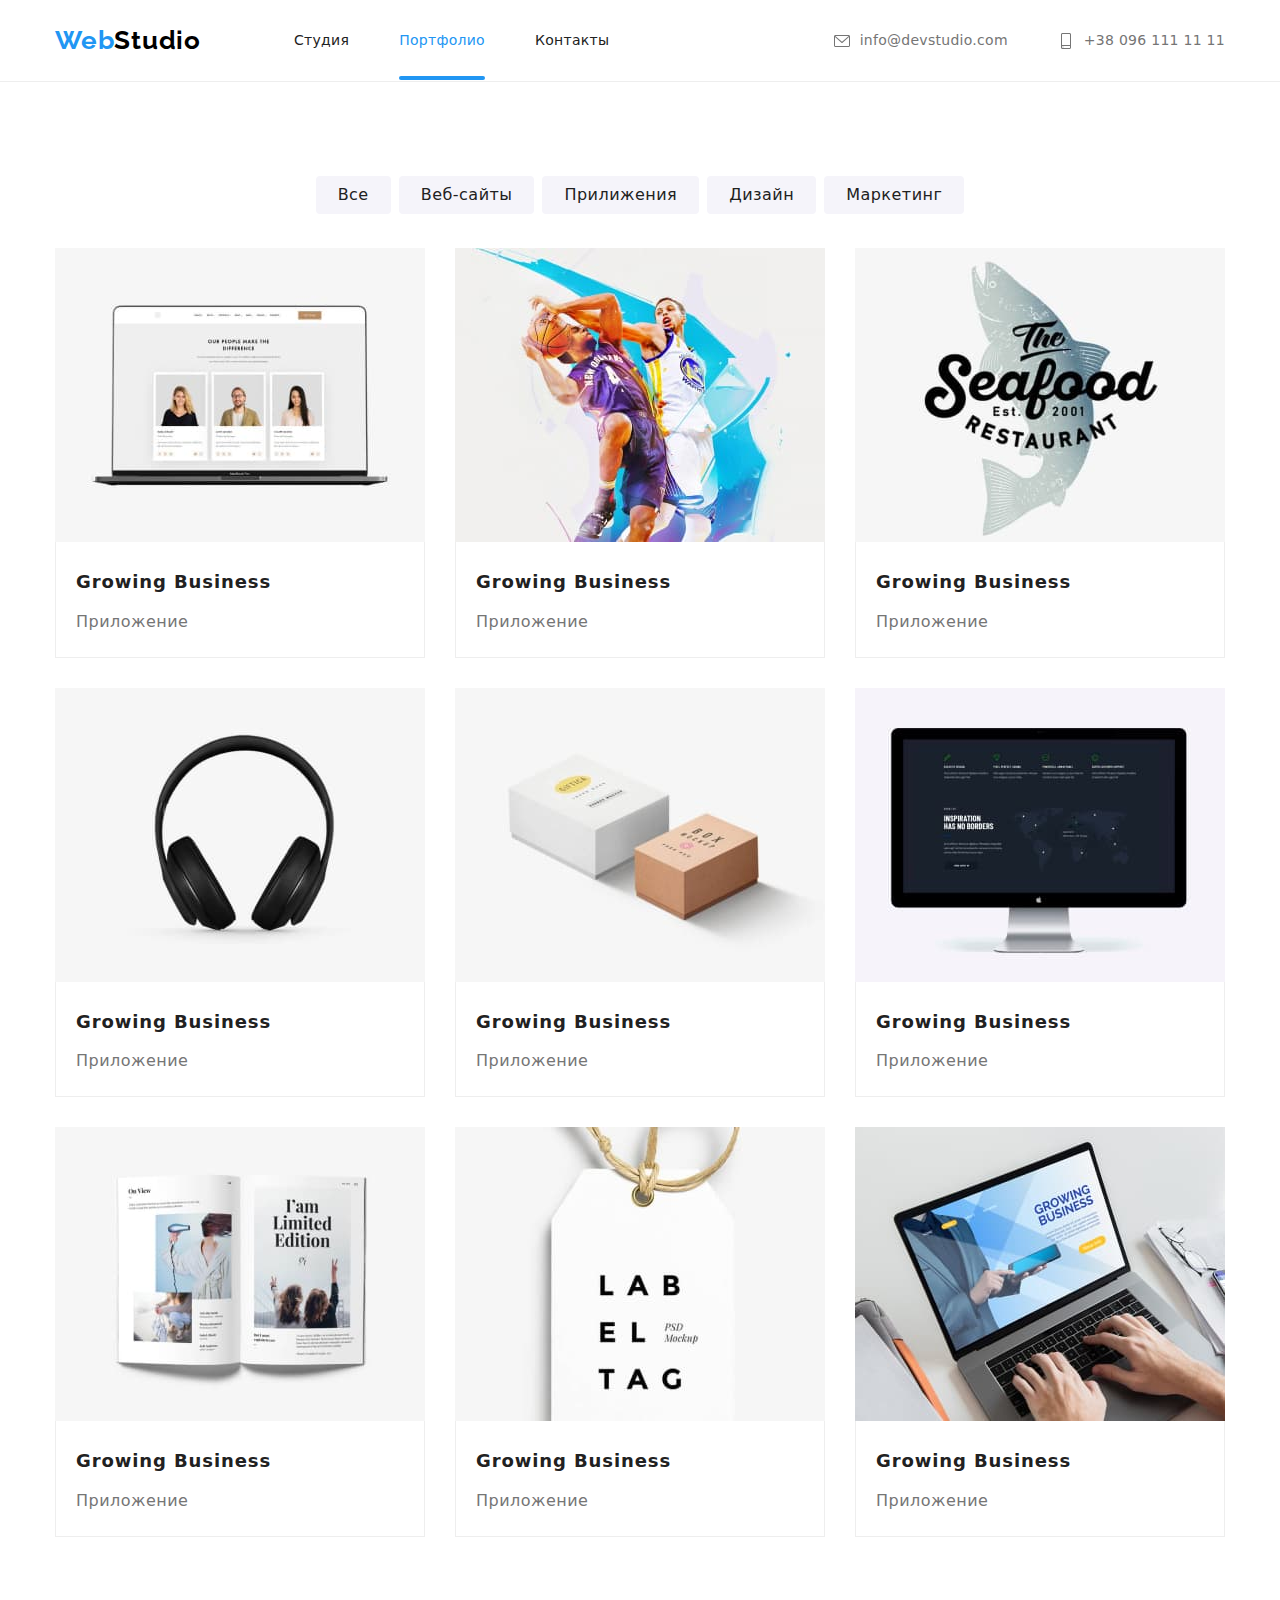
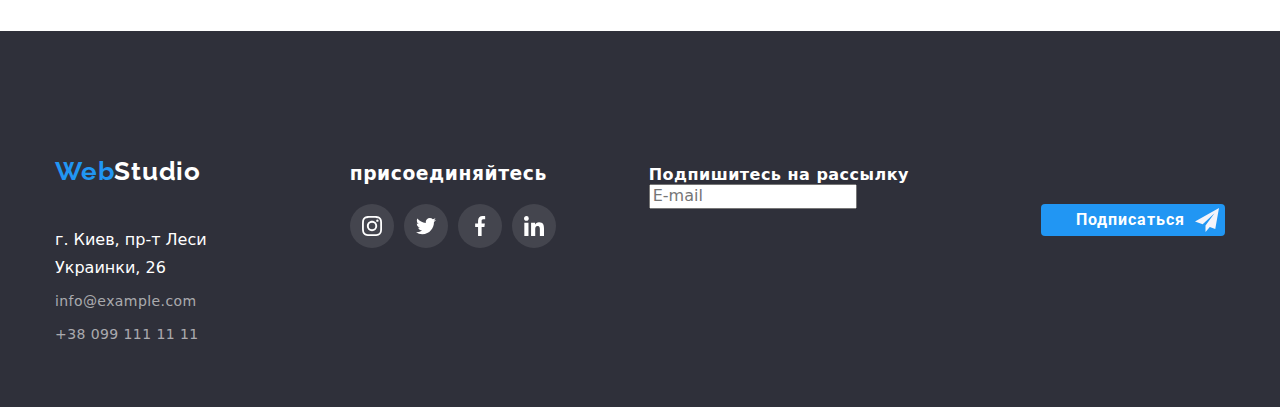
==== commit 3c420d3d: "ok" ====
--- a/portfolio.html
+++ b/portfolio.html
@@ -91,17 +91,16 @@
             <li class="main-content list">
                <a class="link-content" href=""> 
                 <article class="product">
-                  <div class="product-thumb">
+                  
                     <img class="image" src="./images/image_1.jpg" alt="image_1" />
                     <div class="product-overlay">                    
                         <p class="content-text">Ресурс предлагает комплексные<br> предложения с разным уровнем функционала и сервисов. Все это<br> позволит посетителю получить<br>исчерпывающие сведения<br>о компании или частном лице.</p>                     
                     </div>
-                   </article>
-                  <div class="paragraf-web">
-                  <h2 class="paragraph">Growing Business</h2>
-                  <p class="title">Приложение</p>
-                </div>
-               
+                </article>
+                  <div class="paragraf-web">
+                  <h2 class="paragraph">Growing Business</h2>
+                  <p class="title">Приложение</p>
+                </div>              
               </a>
             </li>
             <li class="main-content list">
--- a/css/style.css
+++ b/css/style.css
@@ -410,7 +410,7 @@
   text-underline-position: under;
 }
 
-.input-box {
+.box-input {
   width: 448px;
   height: 40px;
   border: 1px solid rgba(33, 33, 33, 0.2);
@@ -419,7 +419,7 @@
   padding-left: 42px;
 }
 
-.input-box-coment {
+.box-input-coment {
   height: 120px;
   border: 1px solid rgba(33, 33, 33, 0.2);
   border-radius: 4px;
@@ -429,14 +429,14 @@
   padding-right: 16px;
   transition: border-color var(--transition-timing) var(--transition-function);
 }
-.input-box:hover,
-.input-box:focus {
+.box-input:hover,
+.box-input:focus {
   border-color: #2196f3;
 }
 .modal-js:hover,
 .modal-js:focus,
-.input-box-coment:focus,
-.input-box:focus {
+.box-input-coment:focus,
+.box-input:focus {
   color: #2196f3;
   outline-color: #2196f3;
   border: none;
@@ -953,7 +953,7 @@
   letter-spacing: 0.03em;
   color: #ffffff;
 }
-.input-masenger {
+.label-masenger {
   display: flex;
   border: 1px solid rgba(255, 255, 255, 0.3);
   filter: drop-shadow(0px 4px 4px rgba(0, 0, 0, 0.15));
@@ -1059,9 +1059,9 @@
 .product {
   background: #ffffff;
   overflow: hidden;
+  position: relative;
 }
 .product-thumb {
-  position: relative;
 }
 
 .product-overlay {
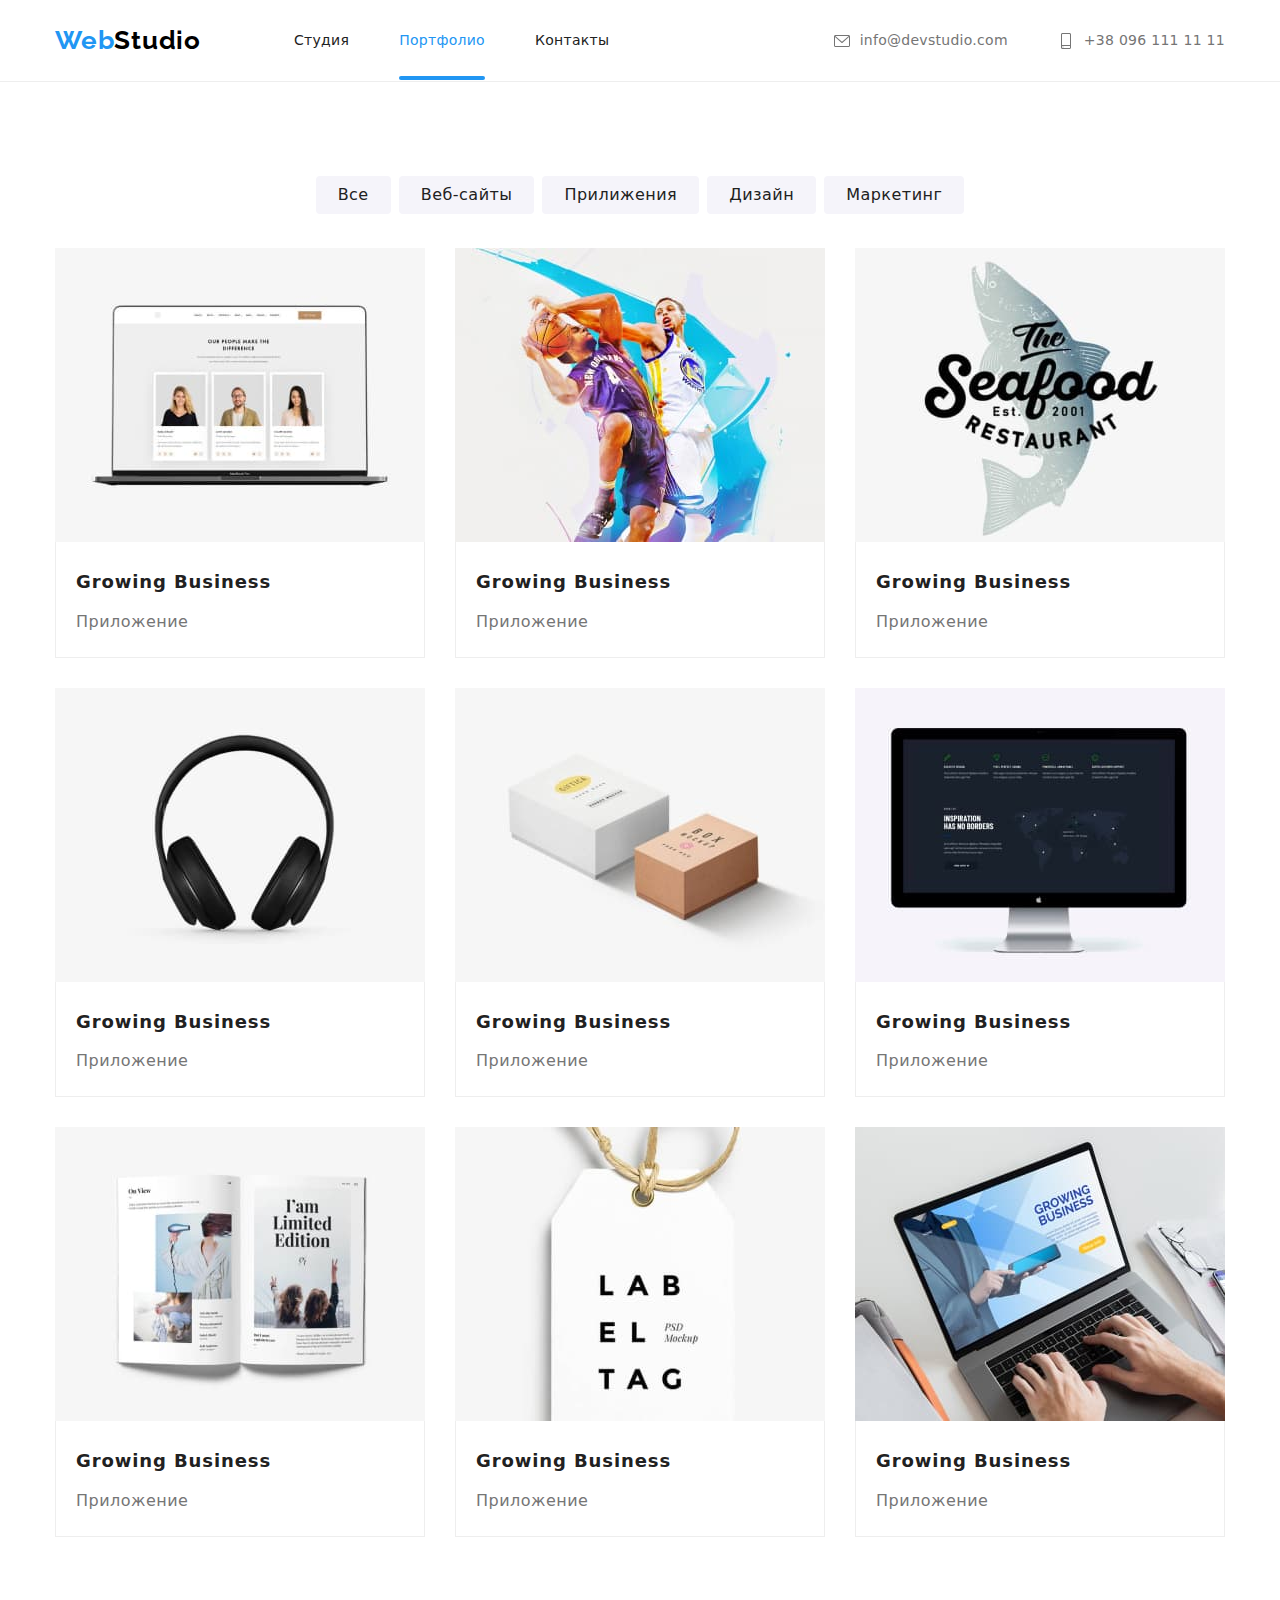
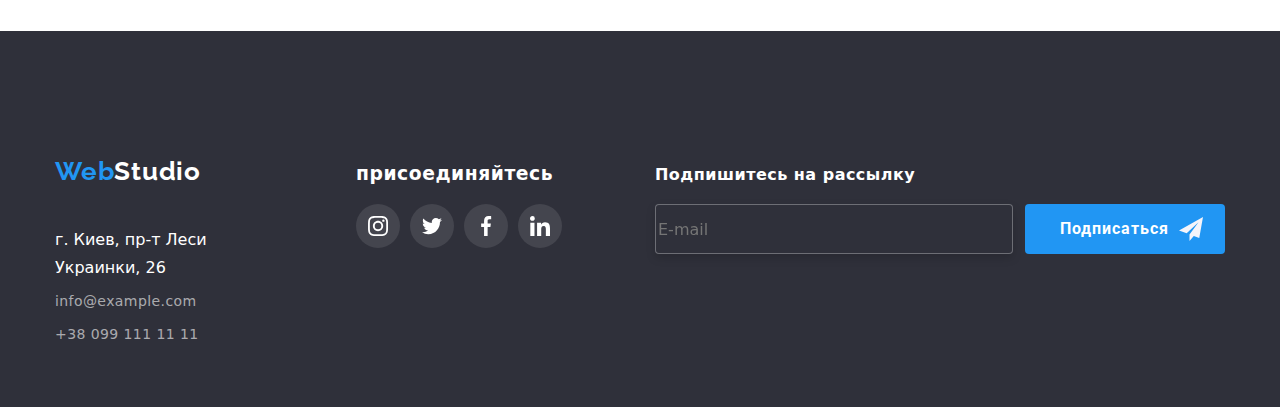
==== commit dafee3b8: "ok" ====
--- a/portfolio.html
+++ b/portfolio.html
@@ -256,42 +256,83 @@
      <footer class="footer-container">
       <div class="container adress-footer">
         <div class="conteyner-footer">
-        <a class="footer-logo" href="./index.html"
-          >Web<span class="logo-studio-footer">Studio</span></a>
-        <address class="address">г. Киев, пр-т Леси Украинки, 26</address>
-        <ul class="footer-list list">
-          <li class="footer-adress">
-            <a class="footer-item" href="mailto:info@example.com"
-              >info@example.com</a
-            >
-          </li>
-          <li class="footer-list list">
-            <a class="footer-item" href="tel:+380991111111"
-              >+38 099 111 11 11</a
-            >
-          </li>
-        </ul>
-      </div>
-       <div class="sety-come">
+          <a class="footer-logo" href="./index.html"
+            >Web<span class="logo-studio-footer">Studio</span></a
+          >
+          <address class="address">г. Киев, пр-т Леси Украинки, 26</address>
+          <ul class="footer-list list">
+            <li class="footer-adress">
+              <a class="footer-item" href="mailto:info@example.com"
+                >info@example.com</a
+              >
+            </li>
+            <li class="footer-list list">
+              <a class="footer-item" href="tel:+380991111111"
+                >+38 099 111 11 11</a
+              >
+            </li>
+          </ul>
+        </div>
+        <div class="sety-come">
           <h3 class="commen">присоединяйтесь</h3>
           <ul class="sety">
-          <li class="sety-social"><a class="social-all" href=""aria-label="instogram">
-            <svg class="svg-icon-come"><use href="./images/icons.svg/symbol-defs.svg#instagram-logo"></svg></a></li>
-          <li class="sety-social"><a class="social-all" href=""aria-label="twitter">
-            <svg class="svg-icon-come"><use href="./images/icons.svg/symbol-defs.svg#twitter-logo"></svg></a></li>
-          <li class="sety-social"><a class="social-all" href=""aria-label="facebook">
-            <svg class="svg-icon-come"><use href="./images/icons.svg/symbol-defs.svg#facebook-logo"></svg></a></li>
-          <li class="sety-social"><a class="social-all" href=""aria-label="IN">
-            <svg class="svg-icon-come"><use href="./images/icons.svg/symbol-defs.svg#linkedin-logo"></svg></a></li>
-        </ul>
+            <li class="sety-social">
+              <a class="social-all" href="" aria-label="instogram">
+                <svg class="svg-icon-come">
+                  <use
+                    href="./images/icons.svg/symbol-defs.svg#instagram-logo"
+                  ></use>
+                </svg>
+              </a>
+            </li>
+            <li class="sety-social">
+              <a class="social-all" href="" aria-label="twitter">
+                <svg class="svg-icon-come">
+                  <use
+                    href="./images/icons.svg/symbol-defs.svg#twitter-logo"
+                  ></use>
+                </svg>
+              </a>
+            </li>
+            <li class="sety-social">
+              <a class="social-all" href="" aria-label="facebook">
+                <svg class="svg-icon-come">
+                  <use
+                    href="./images/icons.svg/symbol-defs.svg#facebook-logo"
+                  ></use>
+                </svg>
+              </a>
+            </li>
+            <li class="sety-social">
+              <a class="social-all" href="" aria-label="IN">
+                <svg class="svg-icon-come">
+                  <use
+                    href="./images/icons.svg/symbol-defs.svg#linkedin-logo"
+                  ></use>
+                </svg>
+              </a>
+            </li>
+          </ul>
         </div>
-        <form action=""class="form-masenger">
-          <label class="masenger" for="">Подпишитесь на рассылку
-            <input class="input-masenger"  placeholder="E-mail" type="text">
+        <form class="form-masenger">
+          <label class="masenger" for="label-masenger"
+            >Подпишитесь на рассылку
+            <input
+              class="label-masenger"
+              id="label-masenger"
+              placeholder="E-mail"
+              type="text"
+            />
           </label>
-          <button class="masenger-send"><span class="masenger-send-go">Подписаться</span> <svg class="send-icon"><use href="./images/icons.svg/modal.svg#icon-send-1"></use></svg></button>
-          </form>
+          <button class="masenger-send">
+            <span class="masenger-send-go">Подписаться</span>
+            <svg class="send-icon">
+              <use href="./images/icons.svg/modal.svg#icon-send-1"></use>
+            </svg>
+          </button>
+        </form>
       </div>
     </footer>
+    <script src="./JS/modal.js"></script>
   </body>
 </html>
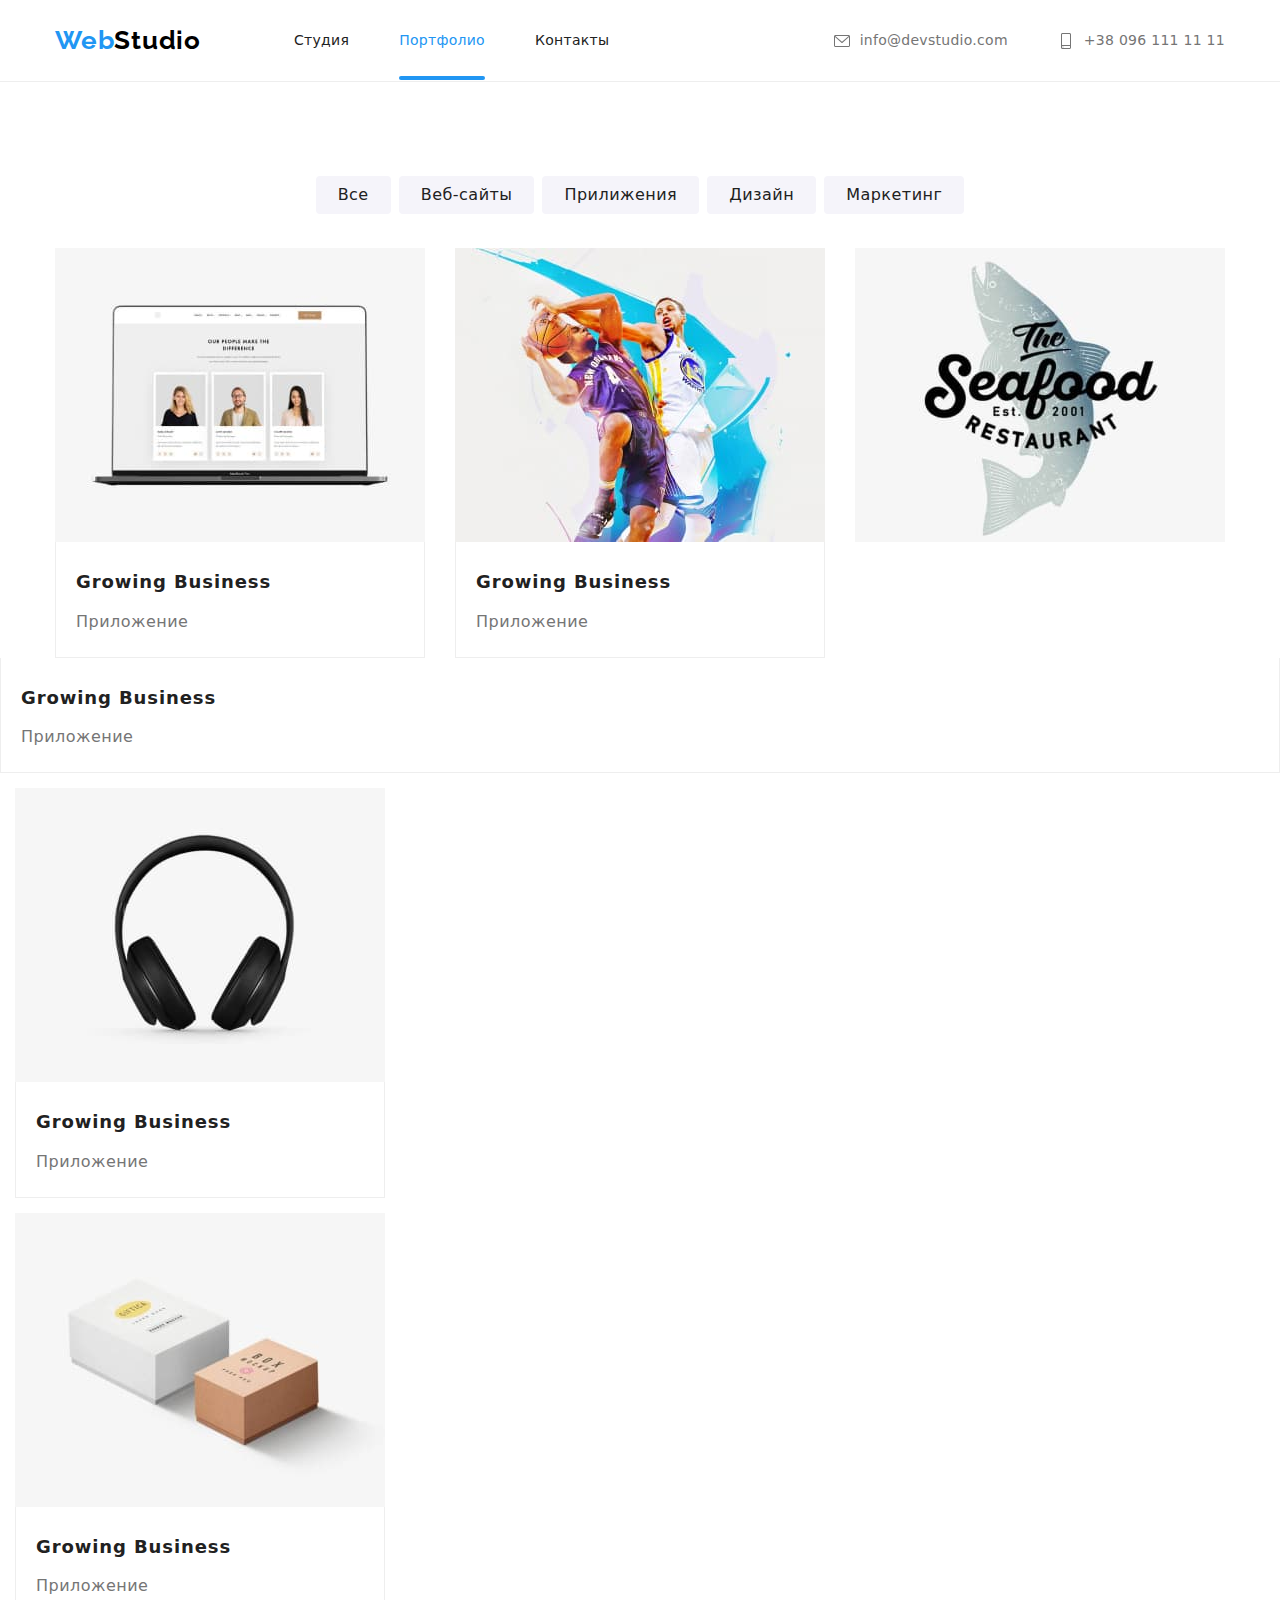
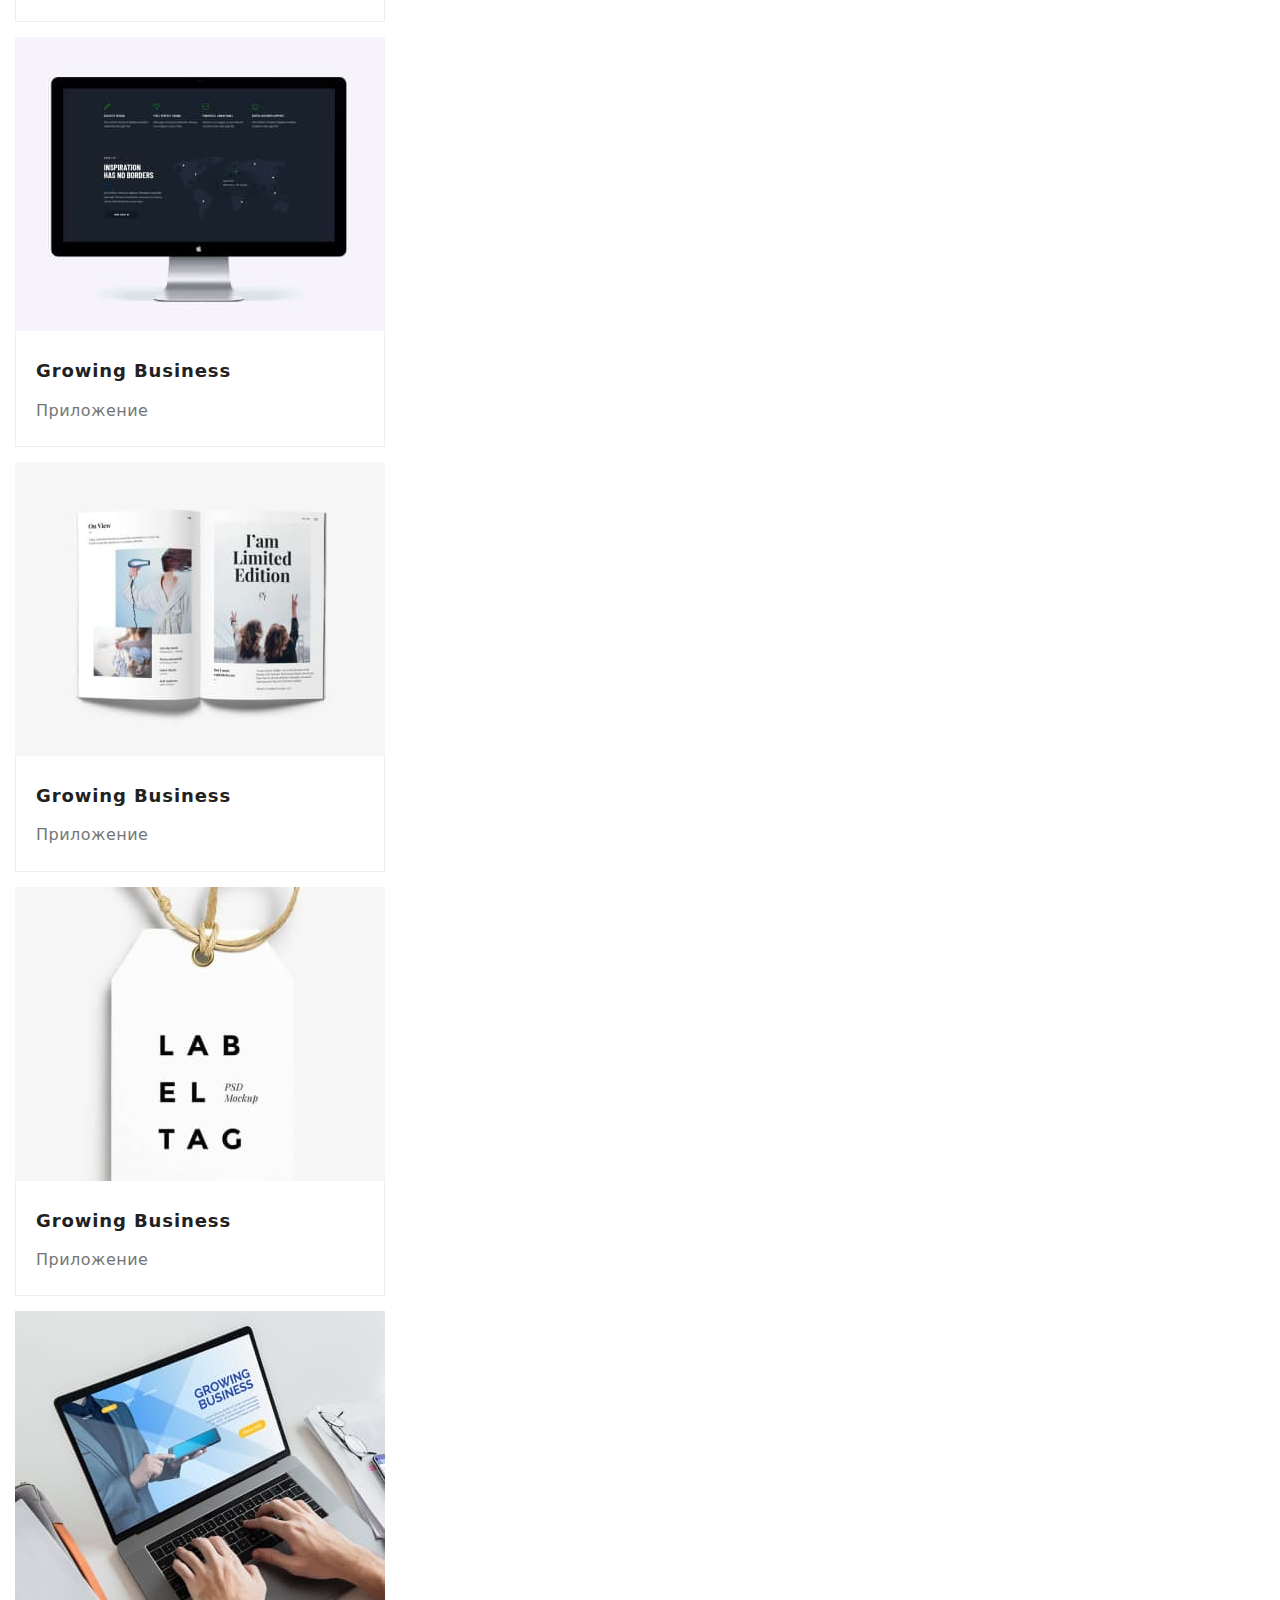
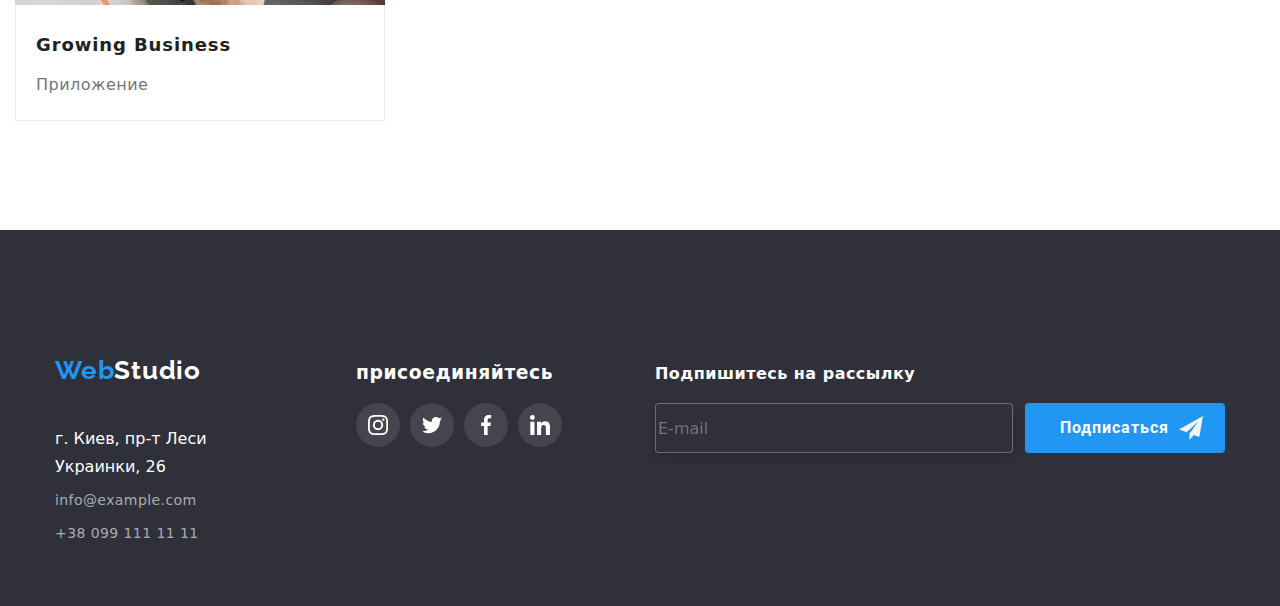
==== commit d0249248: "ok" ====
--- a/portfolio.html
+++ b/portfolio.html
@@ -90,13 +90,12 @@
           <ul class="uniqum-content-block">
             <li class="main-content list">
                <a class="link-content" href=""> 
-                <article class="product">
-                  
+                <div class="product">                
                     <img class="image" src="./images/image_1.jpg" alt="image_1" />
                     <div class="product-overlay">                    
                         <p class="content-text">Ресурс предлагает комплексные<br> предложения с разным уровнем функционала и сервисов. Все это<br> позволит посетителю получить<br>исчерпывающие сведения<br>о компании или частном лице.</p>                     
                     </div>
-                </article>
+                </div>
                   <div class="paragraf-web">
                   <h2 class="paragraph">Growing Business</h2>
                   <p class="title">Приложение</p>
@@ -105,15 +104,15 @@
             </li>
             <li class="main-content list">
                <a class="link-content" href=""> 
-                <article class="product">
-                  <div class="product-thumb">
+                <div class="product">
+                  
                   <img class="image" src="./images/image_2.jpg" alt="image_1" />
                 <div class="product-overlay">
                     <div class="product-actions">
                         <p class="content-text ">Ресурс предлагает комплексные<br> предложения с разным уровнем функционала и сервисов. Все это<br> позволит посетителю получить<br>исчерпывающие сведения<br>о компании или частном лице.</p>
                       </div>
                   </div>
-                   </article>
+                </div>
                   <div class="paragraf-web">
                   <h2 class="paragraph">Growing Business</h2>
                   <p class="title">Приложение</p>
@@ -123,15 +122,14 @@
             </li>
             <li class="main-content list">
                <a class="link-content" href=""> 
-                <article class="product">
-                  <div class="product-thumb">
+                <dive class="product">
                   <img class="image" src="./images/image_3.jpg" alt="image_1" />
                 <div class="product-overlay">
                     <div class="product-actions">
                         <p class="content-text ">Ресурс предлагает комплексные<br> предложения с разным уровнем функционала и сервисов. Все это<br> позволит посетителю получить<br>исчерпывающие сведения<br>о компании или частном лице.</p>
                       </div>
                   </div>
-                   </article>
+                </div>
                   <div class="paragraf-web">
                   <h2 class="paragraph">Growing Business</h2>
                   <p class="title">Приложение</p>
@@ -141,15 +139,14 @@
             </li>
             <li class="main-content list">
                <a class="link-content" href=""> 
-                <article class="product">
-                  <div class="product-thumb">
+                <div class="product">
                   <img class="image" src="./images/image_4.jpg" alt="image_1" />
                 <div class="product-overlay">
                     <div class="product-actions">
                         <p class="content-text ">Ресурс предлагает комплексные<br> предложения с разным уровнем функционала и сервисов. Все это<br> позволит посетителю получить<br>исчерпывающие сведения<br>о компании или частном лице.</p>
                       </div>
                   </div>
-                   </article>
+                   </div>
                   <div class="paragraf-web">
                   <h2 class="paragraph">Growing Business</h2>
                   <p class="title">Приложение</p>
@@ -159,15 +156,14 @@
             </li>
             <li class="main-content list">
                <a class="link-content" href=""> 
-                <article class="product">
-                  <div class="product-thumb">
+                <div class="product">
                   <img class="image" src="./images/image_5.jpg" alt="image_1" />
                 <div class="product-overlay">
                     <div class="product-actions">
                         <p class="content-text ">Ресурс предлагает комплексные<br> предложения с разным уровнем функционала и сервисов. Все это<br> позволит посетителю получить<br>исчерпывающие сведения<br>о компании или частном лице.</p>
                       </div>
                   </div>
-                   </article>
+                   </div>
                   <div class="paragraf-web">
                   <h2 class="paragraph">Growing Business</h2>
                   <p class="title">Приложение</p>
@@ -177,15 +173,14 @@
             </li>
             <li class="main-content list">
                <a class="link-content" href=""> 
-                <article class="product">
-                  <div class="product-thumb">
+                <div class="product">
                   <img class="image" src="./images/image_6.jpg" alt="image_1" />
                 <div class="product-overlay">
                     <div class="product-actions">
                         <p class="content-text ">Ресурс предлагает комплексные<br> предложения с разным уровнем функционала и сервисов. Все это<br> позволит посетителю получить<br>исчерпывающие сведения<br>о компании или частном лице.</p>
                       </div>
                   </div>
-                   </article>
+                   </div>
                   <div class="paragraf-web">
                   <h2 class="paragraph">Growing Business</h2>
                   <p class="title">Приложение</p>
@@ -195,15 +190,14 @@
             </li>
             <li class="main-content list">
                <a class="link-content" href=""> 
-                <article class="product">
-                  <div class="product-thumb">
+                <div class="product">
                   <img class="image" src="./images/image_7.jpg" alt="image_1" />
                 <div class="product-overlay">
                     <div class="product-actions">
                         <p class="content-text ">Ресурс предлагает комплексные<br> предложения с разным уровнем функционала и сервисов. Все это<br> позволит посетителю получить<br>исчерпывающие сведения<br>о компании или частном лице.</p>
                       </div>
                   </div>
-                   </article>
+                   </div>
                   <div class="paragraf-web">
                   <h2 class="paragraph">Growing Business</h2>
                   <p class="title">Приложение</p>
@@ -213,15 +207,14 @@
             </li>
             <li class="main-content list">
                <a class="link-content" href=""> 
-                <article class="product">
-                  <div class="product-thumb">
+                <div class="product">
                   <img class="image" src="./images/image_8.jpg" alt="image_1" />
                 <div class="product-overlay">
                     <div class="product-actions">
                         <p class="content-text ">Ресурс предлагает комплексные<br> предложения с разным уровнем функционала и сервисов. Все это<br> позволит посетителю получить<br>исчерпывающие сведения<br>о компании или частном лице.</p>
                       </div>
                   </div>
-                   </article>
+                   </div>
                   <div class="paragraf-web">
                   <h2 class="paragraph">Growing Business</h2>
                   <p class="title">Приложение</p>
@@ -231,15 +224,14 @@
             </li>
             <li class="main-content list">
                <a class="link-content" href=""> 
-                <article class="product">
-                  <div class="product-thumb">
+                <div class="product">
                   <img class="image" src="./images/image_9.jpg" alt="image_1" />
                 <div class="product-overlay">
                     <div class="product-actions">
                         <p class="content-text ">Ресурс предлагает комплексные<br> предложения с разным уровнем функционала и сервисов. Все это<br> позволит посетителю получить<br>исчерпывающие сведения<br>о компании или частном лице.</p>
                       </div>
                   </div>
-                   </article>
+                   </div>
                   <div class="paragraf-web">
                   <h2 class="paragraph">Growing Business</h2>
                   <p class="title">Приложение</p>
--- a/css/style.css
+++ b/css/style.css
@@ -1061,8 +1061,6 @@
   overflow: hidden;
   position: relative;
 }
-.product-thumb {
-}
 
 .product-overlay {
   position: absolute;
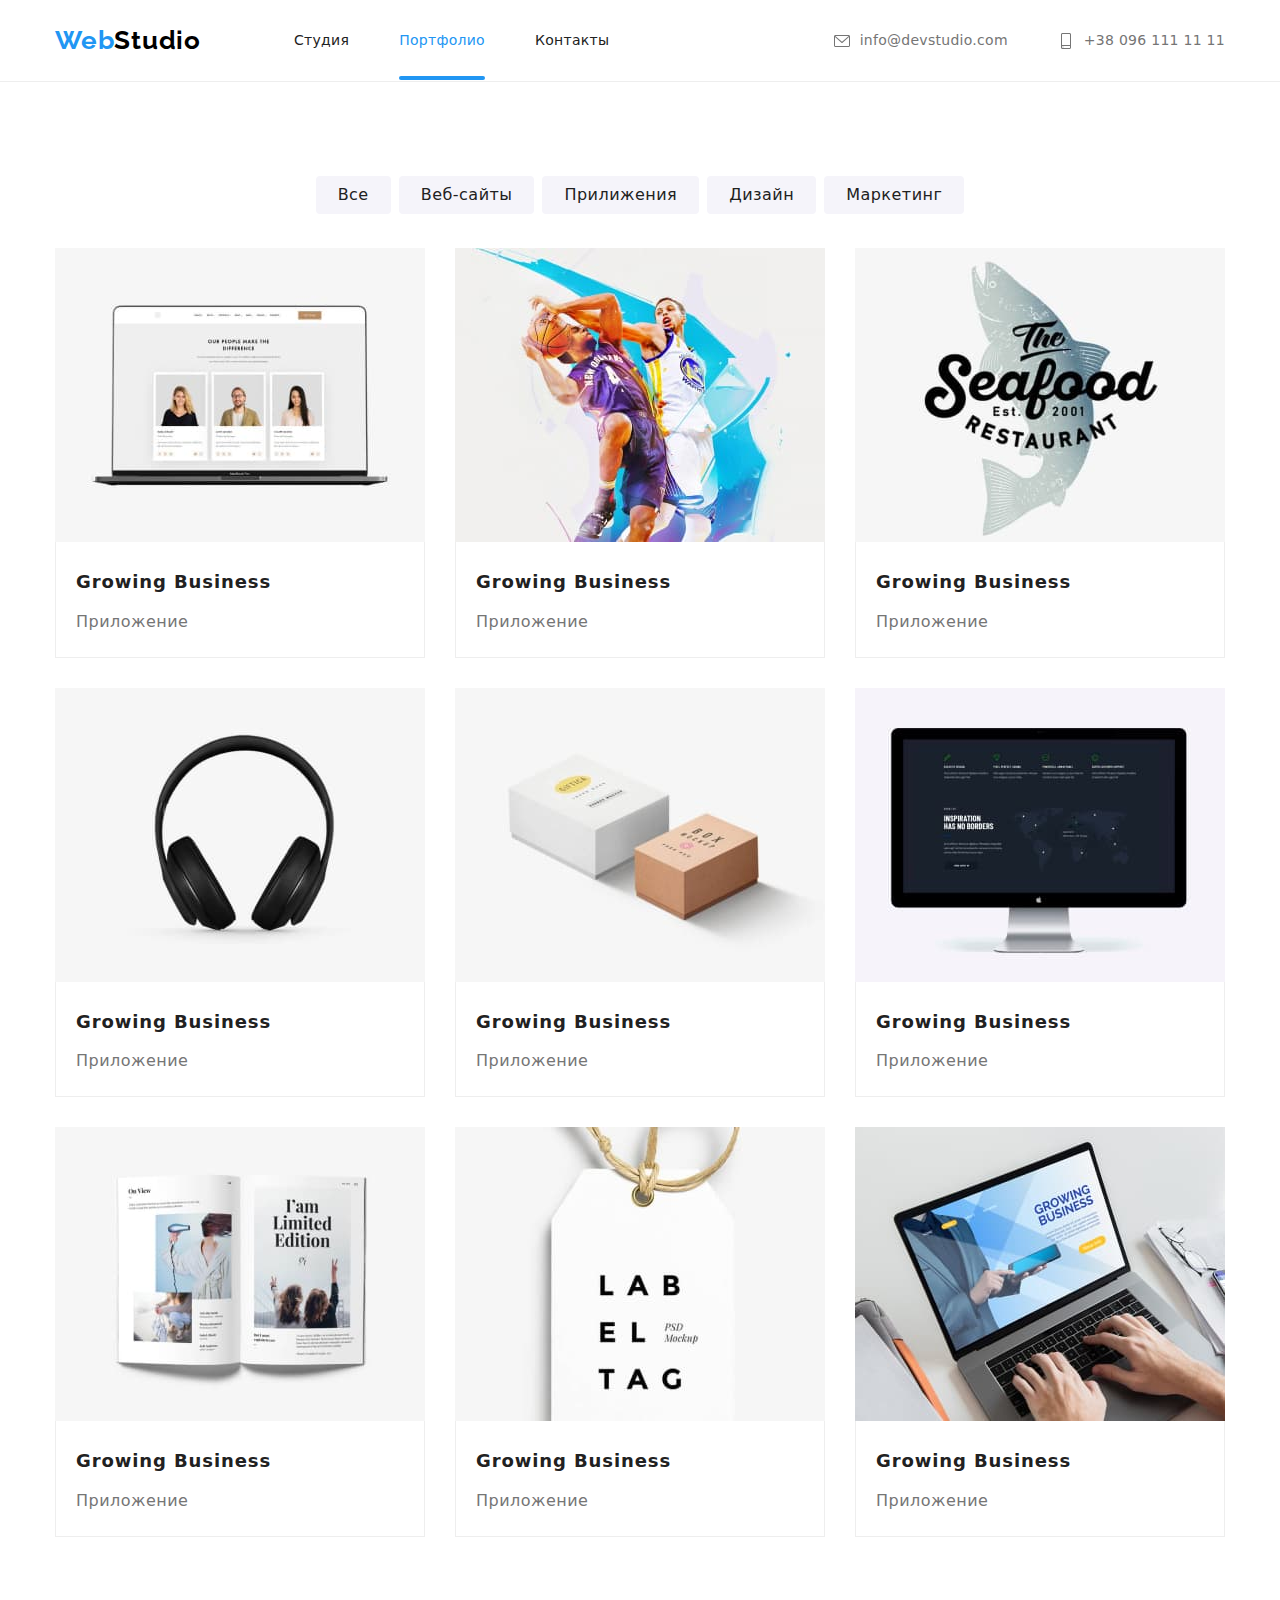
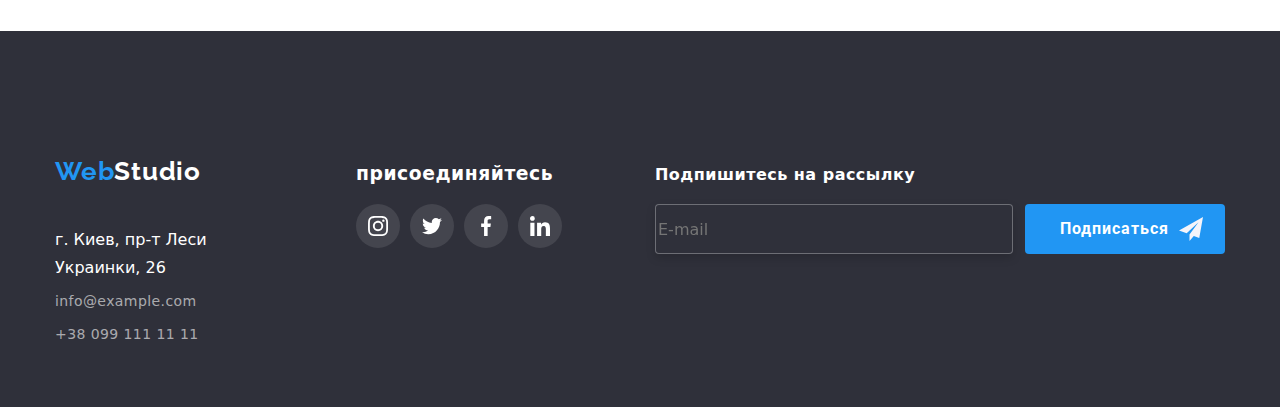
==== commit dfc54b54: "ok" ====
--- a/portfolio.html
+++ b/portfolio.html
@@ -26,14 +26,12 @@
 
           <ul class="header-list list">
             <li class="nav-item">
-              <a href="./index.html" class="header-item-studio "
-                >Студия</a
-              >
+              <a href="./index.html" class="header-item-studio">Студия</a>
             </li>
             <li class="nav-item">
               <a
                 href="./portfolio.html"
-                class="header-item-portfolio current  neon"
+                class="header-item-portfolio current neon"
                 target="_blank"
                 >Портфолио</a
               >
@@ -47,7 +45,7 @@
           <li class="mail-contacts link">
             <a class="header-mail" href="mailto:info@devstudio.com">
               <svg class="icon-mail" width="16px" height="12px">
-                <use href="./images/icons.svg/symbol-defs.svg#mail" ></use>
+                <use href="./images/icons.svg/symbol-defs.svg#mail"></use>
               </svg>
               info@devstudio.com
             </a>
@@ -89,154 +87,199 @@
 
           <ul class="uniqum-content-block">
             <li class="main-content list">
-               <a class="link-content" href=""> 
-                <div class="product">                
-                    <img class="image" src="./images/image_1.jpg" alt="image_1" />
-                    <div class="product-overlay">                    
-                        <p class="content-text">Ресурс предлагает комплексные<br> предложения с разным уровнем функционала и сервисов. Все это<br> позволит посетителю получить<br>исчерпывающие сведения<br>о компании или частном лице.</p>                     
-                    </div>
-                </div>
-                  <div class="paragraf-web">
-                  <h2 class="paragraph">Growing Business</h2>
-                  <p class="title">Приложение</p>
-                </div>              
-              </a>
-            </li>
-            <li class="main-content list">
-               <a class="link-content" href=""> 
-                <div class="product">
-                  
+              <a class="link-content" href="">
+                <div class="product">
+                  <img class="image" src="./images/image_1.jpg" alt="image_1" />
+                  <div class="product-overlay">
+                    <p class="content-text">
+                      Ресурс предлагает комплексные<br />
+                      предложения с разным уровнем функционала и сервисов. Все
+                      это<br />
+                      позволит посетителю получить<br />исчерпывающие
+                      сведения<br />о компании или частном лице.
+                    </p>
+                  </div>
+                </div>
+                <div class="paragraf-web">
+                  <h2 class="paragraph">Growing Business</h2>
+                  <p class="title">Приложение</p>
+                </div>
+              </a>
+            </li>
+            <li class="main-content list">
+              <a class="link-content" href="">
+                <div class="product">
                   <img class="image" src="./images/image_2.jpg" alt="image_1" />
-                <div class="product-overlay">
-                    <div class="product-actions">
-                        <p class="content-text ">Ресурс предлагает комплексные<br> предложения с разным уровнем функционала и сервисов. Все это<br> позволит посетителю получить<br>исчерпывающие сведения<br>о компании или частном лице.</p>
-                      </div>
-                  </div>
-                </div>
-                  <div class="paragraf-web">
-                  <h2 class="paragraph">Growing Business</h2>
-                  <p class="title">Приложение</p>
-                </div>
-           
-              </a>
-            </li>
-            <li class="main-content list">
-               <a class="link-content" href=""> 
-                <dive class="product">
+                  <div class="product-overlay">
+                    <div class="product-actions">
+                      <p class="content-text">
+                        Ресурс предлагает комплексные<br />
+                        предложения с разным уровнем функционала и сервисов. Все
+                        это<br />
+                        позволит посетителю получить<br />исчерпывающие
+                        сведения<br />о компании или частном лице.
+                      </p>
+                    </div>
+                  </div>
+                </div>
+                <div class="paragraf-web">
+                  <h2 class="paragraph">Growing Business</h2>
+                  <p class="title">Приложение</p>
+                </div>
+              </a>
+            </li>
+            <li class="main-content list">
+              <a class="link-content" href="">
+                <div class="product">
                   <img class="image" src="./images/image_3.jpg" alt="image_1" />
-                <div class="product-overlay">
-                    <div class="product-actions">
-                        <p class="content-text ">Ресурс предлагает комплексные<br> предложения с разным уровнем функционала и сервисов. Все это<br> позволит посетителю получить<br>исчерпывающие сведения<br>о компании или частном лице.</p>
-                      </div>
-                  </div>
-                </div>
-                  <div class="paragraf-web">
-                  <h2 class="paragraph">Growing Business</h2>
-                  <p class="title">Приложение</p>
-                </div>
-              
-              </a>
-            </li>
-            <li class="main-content list">
-               <a class="link-content" href=""> 
+                  <div class="product-overlay">
+                    <div class="product-actions">
+                      <p class="content-text">
+                        Ресурс предлагает комплексные<br />
+                        предложения с разным уровнем функционала и сервисов. Все
+                        это<br />
+                        позволит посетителю получить<br />исчерпывающие
+                        сведения<br />о компании или частном лице.
+                      </p>
+                    </div>
+                  </div>
+                </div>
+                <div class="paragraf-web">
+                  <h2 class="paragraph">Growing Business</h2>
+                  <p class="title">Приложение</p>
+                </div>
+              </a>
+            </li>
+            <li class="main-content list">
+              <a class="link-content" href="">
                 <div class="product">
                   <img class="image" src="./images/image_4.jpg" alt="image_1" />
-                <div class="product-overlay">
-                    <div class="product-actions">
-                        <p class="content-text ">Ресурс предлагает комплексные<br> предложения с разным уровнем функционала и сервисов. Все это<br> позволит посетителю получить<br>исчерпывающие сведения<br>о компании или частном лице.</p>
-                      </div>
-                  </div>
-                   </div>
-                  <div class="paragraf-web">
-                  <h2 class="paragraph">Growing Business</h2>
-                  <p class="title">Приложение</p>
-                </div>
-             
-              </a>
-            </li>
-            <li class="main-content list">
-               <a class="link-content" href=""> 
+                  <div class="product-overlay">
+                    <div class="product-actions">
+                      <p class="content-text">
+                        Ресурс предлагает комплексные<br />
+                        предложения с разным уровнем функционала и сервисов. Все
+                        это<br />
+                        позволит посетителю получить<br />исчерпывающие
+                        сведения<br />о компании или частном лице.
+                      </p>
+                    </div>
+                  </div>
+                </div>
+                <div class="paragraf-web">
+                  <h2 class="paragraph">Growing Business</h2>
+                  <p class="title">Приложение</p>
+                </div>
+              </a>
+            </li>
+            <li class="main-content list">
+              <a class="link-content" href="">
                 <div class="product">
                   <img class="image" src="./images/image_5.jpg" alt="image_1" />
-                <div class="product-overlay">
-                    <div class="product-actions">
-                        <p class="content-text ">Ресурс предлагает комплексные<br> предложения с разным уровнем функционала и сервисов. Все это<br> позволит посетителю получить<br>исчерпывающие сведения<br>о компании или частном лице.</p>
-                      </div>
-                  </div>
-                   </div>
-                  <div class="paragraf-web">
-                  <h2 class="paragraph">Growing Business</h2>
-                  <p class="title">Приложение</p>
-                </div>
-               
-              </a>
-            </li>
-            <li class="main-content list">
-               <a class="link-content" href=""> 
+                  <div class="product-overlay">
+                    <div class="product-actions">
+                      <p class="content-text">
+                        Ресурс предлагает комплексные<br />
+                        предложения с разным уровнем функционала и сервисов. Все
+                        это<br />
+                        позволит посетителю получить<br />исчерпывающие
+                        сведения<br />о компании или частном лице.
+                      </p>
+                    </div>
+                  </div>
+                </div>
+                <div class="paragraf-web">
+                  <h2 class="paragraph">Growing Business</h2>
+                  <p class="title">Приложение</p>
+                </div>
+              </a>
+            </li>
+            <li class="main-content list">
+              <a class="link-content" href="">
                 <div class="product">
                   <img class="image" src="./images/image_6.jpg" alt="image_1" />
-                <div class="product-overlay">
-                    <div class="product-actions">
-                        <p class="content-text ">Ресурс предлагает комплексные<br> предложения с разным уровнем функционала и сервисов. Все это<br> позволит посетителю получить<br>исчерпывающие сведения<br>о компании или частном лице.</p>
-                      </div>
-                  </div>
-                   </div>
-                  <div class="paragraf-web">
-                  <h2 class="paragraph">Growing Business</h2>
-                  <p class="title">Приложение</p>
-                </div>
-                
-              </a>
-            </li>
-            <li class="main-content list">
-               <a class="link-content" href=""> 
+                  <div class="product-overlay">
+                    <div class="product-actions">
+                      <p class="content-text">
+                        Ресурс предлагает комплексные<br />
+                        предложения с разным уровнем функционала и сервисов. Все
+                        это<br />
+                        позволит посетителю получить<br />исчерпывающие
+                        сведения<br />о компании или частном лице.
+                      </p>
+                    </div>
+                  </div>
+                </div>
+                <div class="paragraf-web">
+                  <h2 class="paragraph">Growing Business</h2>
+                  <p class="title">Приложение</p>
+                </div>
+              </a>
+            </li>
+            <li class="main-content list">
+              <a class="link-content" href="">
                 <div class="product">
                   <img class="image" src="./images/image_7.jpg" alt="image_1" />
-                <div class="product-overlay">
-                    <div class="product-actions">
-                        <p class="content-text ">Ресурс предлагает комплексные<br> предложения с разным уровнем функционала и сервисов. Все это<br> позволит посетителю получить<br>исчерпывающие сведения<br>о компании или частном лице.</p>
-                      </div>
-                  </div>
-                   </div>
-                  <div class="paragraf-web">
-                  <h2 class="paragraph">Growing Business</h2>
-                  <p class="title">Приложение</p>
-                </div>
-               
-              </a>
-            </li>
-            <li class="main-content list">
-               <a class="link-content" href=""> 
+                  <div class="product-overlay">
+                    <div class="product-actions">
+                      <p class="content-text">
+                        Ресурс предлагает комплексные<br />
+                        предложения с разным уровнем функционала и сервисов. Все
+                        это<br />
+                        позволит посетителю получить<br />исчерпывающие
+                        сведения<br />о компании или частном лице.
+                      </p>
+                    </div>
+                  </div>
+                </div>
+                <div class="paragraf-web">
+                  <h2 class="paragraph">Growing Business</h2>
+                  <p class="title">Приложение</p>
+                </div>
+              </a>
+            </li>
+            <li class="main-content list">
+              <a class="link-content" href="">
                 <div class="product">
                   <img class="image" src="./images/image_8.jpg" alt="image_1" />
-                <div class="product-overlay">
-                    <div class="product-actions">
-                        <p class="content-text ">Ресурс предлагает комплексные<br> предложения с разным уровнем функционала и сервисов. Все это<br> позволит посетителю получить<br>исчерпывающие сведения<br>о компании или частном лице.</p>
-                      </div>
-                  </div>
-                   </div>
-                  <div class="paragraf-web">
-                  <h2 class="paragraph">Growing Business</h2>
-                  <p class="title">Приложение</p>
-                </div>
-                
-              </a>
-            </li>
-            <li class="main-content list">
-               <a class="link-content" href=""> 
+                  <div class="product-overlay">
+                    <div class="product-actions">
+                      <p class="content-text">
+                        Ресурс предлагает комплексные<br />
+                        предложения с разным уровнем функционала и сервисов. Все
+                        это<br />
+                        позволит посетителю получить<br />исчерпывающие
+                        сведения<br />о компании или частном лице.
+                      </p>
+                    </div>
+                  </div>
+                </div>
+                <div class="paragraf-web">
+                  <h2 class="paragraph">Growing Business</h2>
+                  <p class="title">Приложение</p>
+                </div>
+              </a>
+            </li>
+            <li class="main-content list">
+              <a class="link-content" href="">
                 <div class="product">
                   <img class="image" src="./images/image_9.jpg" alt="image_1" />
-                <div class="product-overlay">
-                    <div class="product-actions">
-                        <p class="content-text ">Ресурс предлагает комплексные<br> предложения с разным уровнем функционала и сервисов. Все это<br> позволит посетителю получить<br>исчерпывающие сведения<br>о компании или частном лице.</p>
-                      </div>
-                  </div>
-                   </div>
-                  <div class="paragraf-web">
-                  <h2 class="paragraph">Growing Business</h2>
-                  <p class="title">Приложение</p>
-                </div>
-               
+                  <div class="product-overlay">
+                    <div class="product-actions">
+                      <p class="content-text">
+                        Ресурс предлагает комплексные<br />
+                        предложения с разным уровнем функционала и сервисов. Все
+                        это<br />
+                        позволит посетителю получить<br />исчерпывающие
+                        сведения<br />о компании или частном лице.
+                      </p>
+                    </div>
+                  </div>
+                </div>
+                <div class="paragraf-web">
+                  <h2 class="paragraph">Growing Business</h2>
+                  <p class="title">Приложение</p>
+                </div>
               </a>
             </li>
           </ul>
@@ -245,7 +288,7 @@
     </main>
     <!-- Секция контакты -->
 
-     <footer class="footer-container">
+    <footer class="footer-container">
       <div class="container adress-footer">
         <div class="conteyner-footer">
           <a class="footer-logo" href="./index.html"
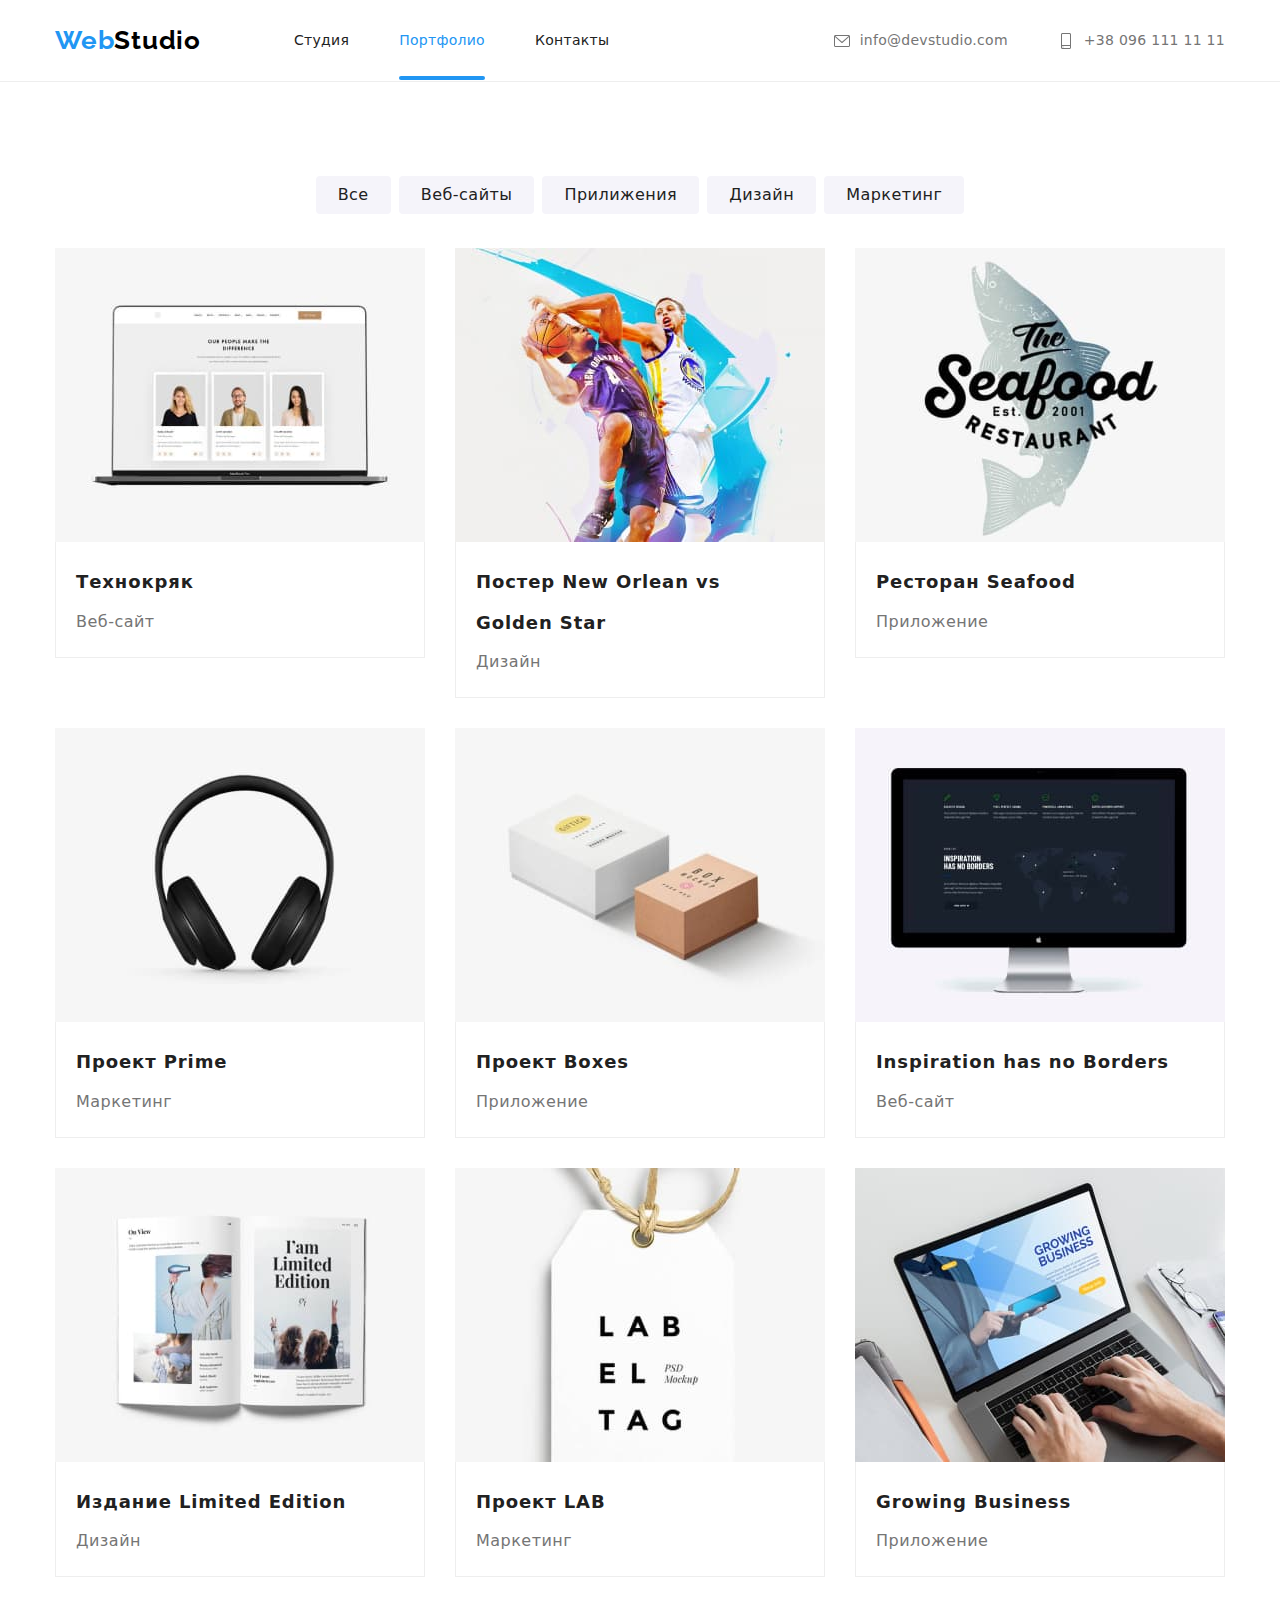
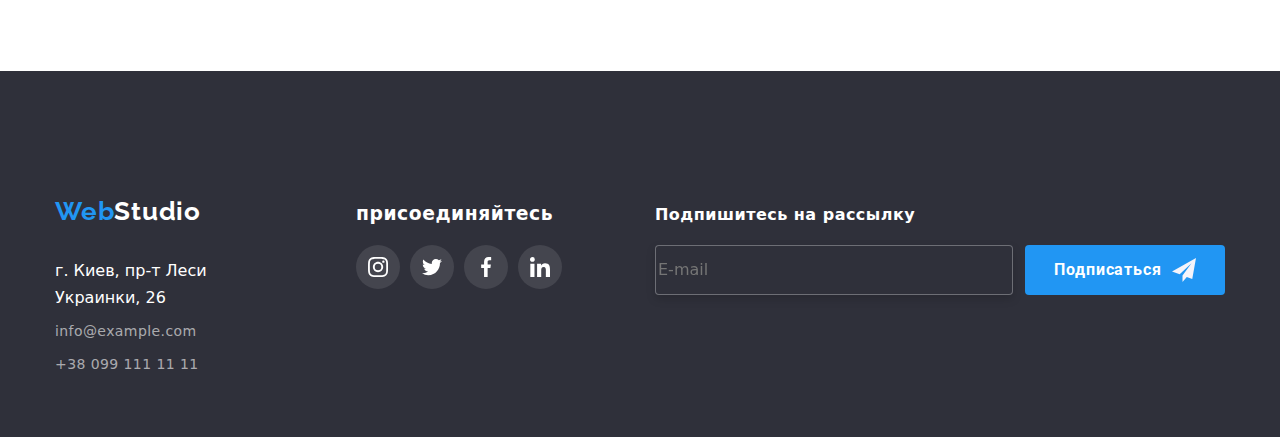
==== commit edda769b: "ok" ====
--- a/portfolio.html
+++ b/portfolio.html
@@ -101,7 +101,51 @@
                   </div>
                 </div>
                 <div class="paragraf-web">
-                  <h2 class="paragraph">Growing Business</h2>
+                  <h2 class="paragraph">Технокряк</h2>
+                  <p class="title">Веб-сайт</p>
+                </div>
+              </a>
+            </li>
+            <li class="main-content list">
+              <a class="link-content" href="">
+                <div class="product">
+                  <img class="image" src="./images/image_2.jpg" alt="image_1" />
+                  <div class="product-overlay">
+                    <div class="product-actions">
+                      <p class="content-text">
+                        Ресурс предлагает комплексные<br />
+                        предложения с разным уровнем функционала и сервисов. Все
+                        это<br />
+                        позволит посетителю получить<br />исчерпывающие
+                        сведения<br />о компании или частном лице.
+                      </p>
+                    </div>
+                  </div>
+                </div>
+                <div class="paragraf-web">
+                  <h2 class="paragraph">Постер New Orlean vs Golden Star</h2>
+                  <p class="title">Дизайн</p>
+                </div>
+              </a>
+            </li>
+            <li class="main-content list">
+              <a class="link-content" href="">
+                <div class="product">
+                  <img class="image" src="./images/image_3.jpg" alt="image_1" />
+                  <div class="product-overlay">
+                    <div class="product-actions">
+                      <p class="content-text">
+                        Ресурс предлагает комплексные<br />
+                        предложения с разным уровнем функционала и сервисов. Все
+                        это<br />
+                        позволит посетителю получить<br />исчерпывающие
+                        сведения<br />о компании или частном лице.
+                      </p>
+                    </div>
+                  </div>
+                </div>
+                <div class="paragraf-web">
+                  <h2 class="paragraph">Ресторан Seafood</h2>
                   <p class="title">Приложение</p>
                 </div>
               </a>
@@ -109,21 +153,43 @@
             <li class="main-content list">
               <a class="link-content" href="">
                 <div class="product">
-                  <img class="image" src="./images/image_2.jpg" alt="image_1" />
-                  <div class="product-overlay">
-                    <div class="product-actions">
-                      <p class="content-text">
-                        Ресурс предлагает комплексные<br />
-                        предложения с разным уровнем функционала и сервисов. Все
-                        это<br />
-                        позволит посетителю получить<br />исчерпывающие
-                        сведения<br />о компании или частном лице.
-                      </p>
-                    </div>
-                  </div>
-                </div>
-                <div class="paragraf-web">
-                  <h2 class="paragraph">Growing Business</h2>
+                  <img class="image" src="./images/image_4.jpg" alt="image_1" />
+                  <div class="product-overlay">
+                    <div class="product-actions">
+                      <p class="content-text">
+                        Ресурс предлагает комплексные<br />
+                        предложения с разным уровнем функционала и сервисов. Все
+                        это<br />
+                        позволит посетителю получить<br />исчерпывающие
+                        сведения<br />о компании или частном лице.
+                      </p>
+                    </div>
+                  </div>
+                </div>
+                <div class="paragraf-web">
+                  <h2 class="paragraph">Проект Prime</h2>
+                  <p class="title">Маркетинг</p>
+                </div>
+              </a>
+            </li>
+            <li class="main-content list">
+              <a class="link-content" href="">
+                <div class="product">
+                  <img class="image" src="./images/image_5.jpg" alt="image_1" />
+                  <div class="product-overlay">
+                    <div class="product-actions">
+                      <p class="content-text">
+                        Ресурс предлагает комплексные<br />
+                        предложения с разным уровнем функционала и сервисов. Все
+                        это<br />
+                        позволит посетителю получить<br />исчерпывающие
+                        сведения<br />о компании или частном лице.
+                      </p>
+                    </div>
+                  </div>
+                </div>
+                <div class="paragraf-web">
+                  <h2 class="paragraph">Проект Boxes</h2>
                   <p class="title">Приложение</p>
                 </div>
               </a>
@@ -131,72 +197,6 @@
             <li class="main-content list">
               <a class="link-content" href="">
                 <div class="product">
-                  <img class="image" src="./images/image_3.jpg" alt="image_1" />
-                  <div class="product-overlay">
-                    <div class="product-actions">
-                      <p class="content-text">
-                        Ресурс предлагает комплексные<br />
-                        предложения с разным уровнем функционала и сервисов. Все
-                        это<br />
-                        позволит посетителю получить<br />исчерпывающие
-                        сведения<br />о компании или частном лице.
-                      </p>
-                    </div>
-                  </div>
-                </div>
-                <div class="paragraf-web">
-                  <h2 class="paragraph">Growing Business</h2>
-                  <p class="title">Приложение</p>
-                </div>
-              </a>
-            </li>
-            <li class="main-content list">
-              <a class="link-content" href="">
-                <div class="product">
-                  <img class="image" src="./images/image_4.jpg" alt="image_1" />
-                  <div class="product-overlay">
-                    <div class="product-actions">
-                      <p class="content-text">
-                        Ресурс предлагает комплексные<br />
-                        предложения с разным уровнем функционала и сервисов. Все
-                        это<br />
-                        позволит посетителю получить<br />исчерпывающие
-                        сведения<br />о компании или частном лице.
-                      </p>
-                    </div>
-                  </div>
-                </div>
-                <div class="paragraf-web">
-                  <h2 class="paragraph">Growing Business</h2>
-                  <p class="title">Приложение</p>
-                </div>
-              </a>
-            </li>
-            <li class="main-content list">
-              <a class="link-content" href="">
-                <div class="product">
-                  <img class="image" src="./images/image_5.jpg" alt="image_1" />
-                  <div class="product-overlay">
-                    <div class="product-actions">
-                      <p class="content-text">
-                        Ресурс предлагает комплексные<br />
-                        предложения с разным уровнем функционала и сервисов. Все
-                        это<br />
-                        позволит посетителю получить<br />исчерпывающие
-                        сведения<br />о компании или частном лице.
-                      </p>
-                    </div>
-                  </div>
-                </div>
-                <div class="paragraf-web">
-                  <h2 class="paragraph">Growing Business</h2>
-                  <p class="title">Приложение</p>
-                </div>
-              </a>
-            </li>
-            <li class="main-content list">
-              <a class="link-content" href="">
-                <div class="product">
                   <img class="image" src="./images/image_6.jpg" alt="image_1" />
                   <div class="product-overlay">
                     <div class="product-actions">
@@ -211,8 +211,8 @@
                   </div>
                 </div>
                 <div class="paragraf-web">
-                  <h2 class="paragraph">Growing Business</h2>
-                  <p class="title">Приложение</p>
+                  <h2 class="paragraph">Inspiration has no Borders</h2>
+                  <p class="title">Веб-сайт</p>
                 </div>
               </a>
             </li>
@@ -233,8 +233,8 @@
                   </div>
                 </div>
                 <div class="paragraf-web">
-                  <h2 class="paragraph">Growing Business</h2>
-                  <p class="title">Приложение</p>
+                  <h2 class="paragraph">Издание Limited Edition</h2>
+                  <p class="title">Дизайн</p>
                 </div>
               </a>
             </li>
@@ -255,8 +255,8 @@
                   </div>
                 </div>
                 <div class="paragraf-web">
-                  <h2 class="paragraph">Growing Business</h2>
-                  <p class="title">Приложение</p>
+                  <h2 class="paragraph">Проект LAB</h2>
+                  <p class="title">Маркетинг</p>
                 </div>
               </a>
             </li>
--- a/css/style.css
+++ b/css/style.css
@@ -339,6 +339,7 @@
   pointer-events: none;
 }
 .modal {
+  padding: 40px;
   position: absolute;
   top: 50%;
   left: 50%;
@@ -372,9 +373,6 @@
   fill: #2196f3;
 }
 .form-js {
-  width: 448px;
-  margin-left: auto;
-  margin-right: auto;
   margin-top: 12px;
 }
 .modal-title {
@@ -382,7 +380,7 @@
   font-weight: 700;
   font-size: 20px;
   letter-spacing: 0.03em;
-  margin-top: 37px;
+  line-height: 1.44;
 }
 .modal-js {
   display: flex;
@@ -394,6 +392,7 @@
 .modal-js label {
   margin-bottom: 4px;
   letter-spacing: 0.01em;
+  line-height: 0.88;
   color: #757575;
   margin-left: 0px;
   text-align: left;
@@ -411,12 +410,12 @@
 }
 
 .box-input {
-  width: 448px;
   height: 40px;
   border: 1px solid rgba(33, 33, 33, 0.2);
   border-radius: 4px;
   transition: border-color var(--transition-timing) var(--transition-function);
   padding-left: 42px;
+  outline: transparent;
 }
 
 .box-input-coment {
@@ -427,21 +426,43 @@
   padding-bottom: 12px;
   padding-left: 16px;
   padding-right: 16px;
+  margin-bottom: 20px;
   transition: border-color var(--transition-timing) var(--transition-function);
-}
+  resize: none;
+  outline: transparent;
+}
+
+.modal-icon {
+  position: absolute;
+  top: 58%;
+  left: 15px;
+  display: inline-block;
+  width: 13px;
+  height: 13px;
+  transition: fill var(--transition-timing) var(--transition-function);
+
+  outline: transparent;
+}
+
 .box-input:hover,
 .box-input:focus {
   border-color: #2196f3;
 }
-.modal-js:hover,
-.modal-js:focus,
-.box-input-coment:focus,
-.box-input:focus {
-  color: #2196f3;
-  outline-color: #2196f3;
-  border: none;
-}
-.input-box-coment:hover {
+
+.modal-js:hover input,
+.modal-js:focus input {
+  border-color: #2196f3;
+}
+.modal-icon:hover {
+  fill: #2196f3;
+}
+
+.box-input:hover + .modal-icon,
+.box-input:focus + .modal-icon {
+  fill: #2196f3;
+}
+.box-input-coment:hover,
+.box-input-coment:focus {
   border-color: #2196f3;
 }
 
@@ -450,44 +471,37 @@
   display: flex;
   align-items: center;
   justify-content: center;
-}
-.checkbox__label:focus {
-  border-color: #2196f3;
 }
 
 .custom-checkbox-icon {
   width: 10px;
   height: 10px;
   opacity: 0;
+  transition: opacity 300ms ease-in;
+}
+
+.custom-checkbox {
+  width: 16px;
+  height: 15px;
+  display: flex;
+  margin-right: 7px;
+  align-items: center;
+  justify-content: center;
+  outline: 2px solid #212121;
+  outline-offset: -2px;
+  border-radius: 2px;
+  transition: bbackground-color 300ms ease-in;
   fill: #eeeeee;
-  transition: opacity 300ms ease-in;
-}
-
-.checkbox__input:checked + .custom-checkbox .custom-checkbox-icon {
+}
+
+.checkbox:checked + .custom-checkbox .custom-checkbox-icon {
   opacity: 1;
-  outline: 2px solid #2196f3;
+  fill: #eeeeee;
+}
+.checkbox:checked + .custom-checkbox {
   background-color: #2196f3;
-  border-radius: 1.5px;
-}
-
-.checkbox__input:checked + .custom-checkbox {
-  background-color: #2196f3;
-}
-
-.custom-checkbox:hover {
-  border-color: #2196f3;
-}
-
-.custom-checkbox {
-  width: 14px;
-  display: flex;
-  margin-right: 7px;
-  align-items: center;
-  justify-content: center;
-  border: 1.5px solid #212121;
-  border-radius: 2px;
-}
-
+  outline-color: #2196f3;
+}
 .visualitty-hidden {
   position: absolute;
   white-space: nowrap;
@@ -506,6 +520,7 @@
 .send {
   width: 200px;
   height: 50px;
+  margin-top: 30px;
   min-width: 13px;
   color: #ffffff;
   background-color: #2196f3;
@@ -519,16 +534,7 @@
   border: 0;
   font-family: Roboto;
 }
-.modal-icon {
-  position: absolute;
-  top: 50%;
-  left: 15px;
-  display: inline-block;
-  width: 18px;
-  height: 18px;
-  transition: fill var(--transition-timing) var(--transition-function);
-  fill: currentColor;
-}
+
 /* Внимание к деталям */
 .hero-title {
   font-size: 14px;
@@ -872,7 +878,7 @@
   line-height: 1.94;
   letter-spacing: 0.03em;
   color: #2196f3;
-  margin-bottom: 30px;
+  margin-bottom: 20px;
   display: block;
 }
 .address {
@@ -946,6 +952,7 @@
 }
 .form-masenger {
   display: flex;
+  align-items: end;
   margin-left: 93px;
 }
 .masenger {
@@ -967,9 +974,10 @@
 .masenger-send {
   display: flex;
   width: 200px;
-
+  margin-left: 12px;
   background-color: rgb(33, 150, 243);
-
+  justify-content: center;
+  padding: 10px 22px;
   font-weight: bold;
   cursor: pointer;
   line-height: 1.87;
@@ -979,8 +987,6 @@
   border-radius: 4px;
   border: 0px;
   font-family: Roboto;
-  margin-left: 12px;
-  margin-top: 38px;
 }
 
 .send-maseng {
@@ -995,7 +1001,6 @@
   align-items: center;
 }
 .masenger-send-go {
-  margin-left: 29px;
   color: rgb(255, 255, 255);
 }
 /*----ПОРТФОЛИО----*/
